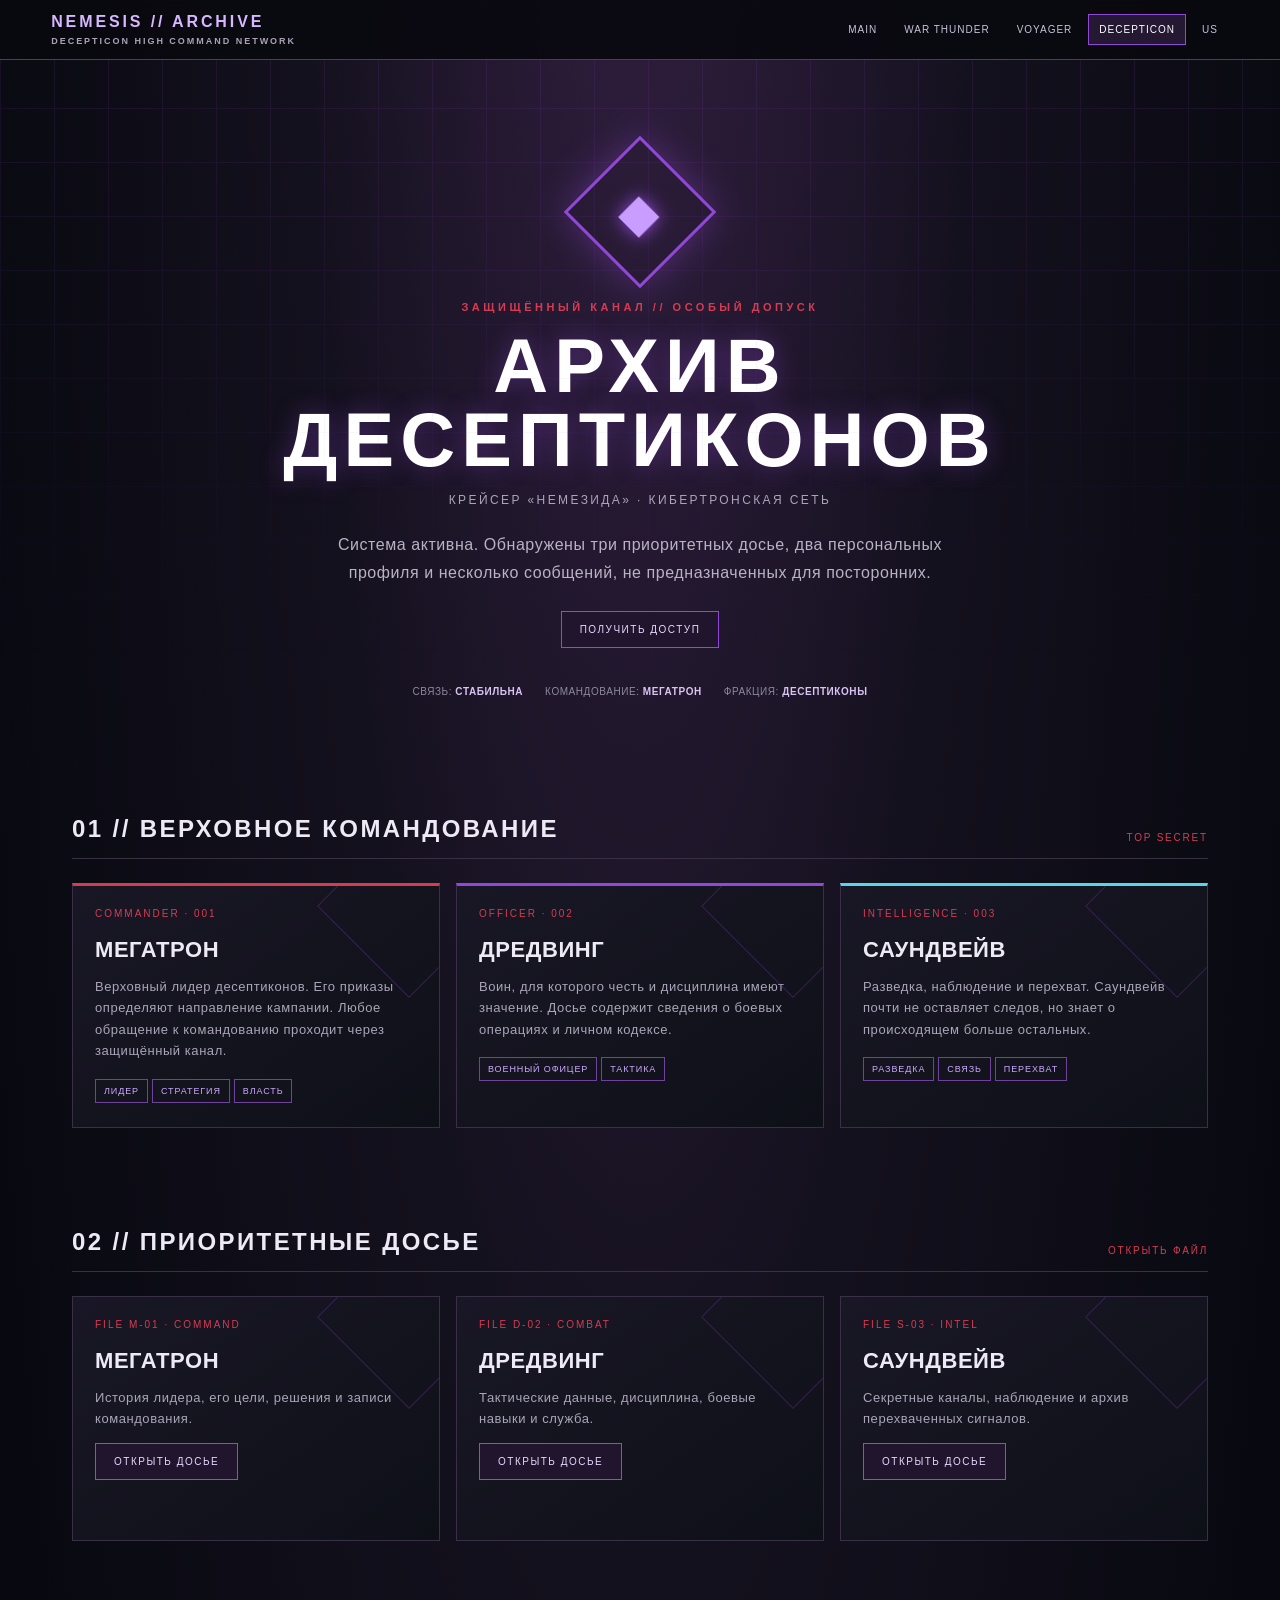
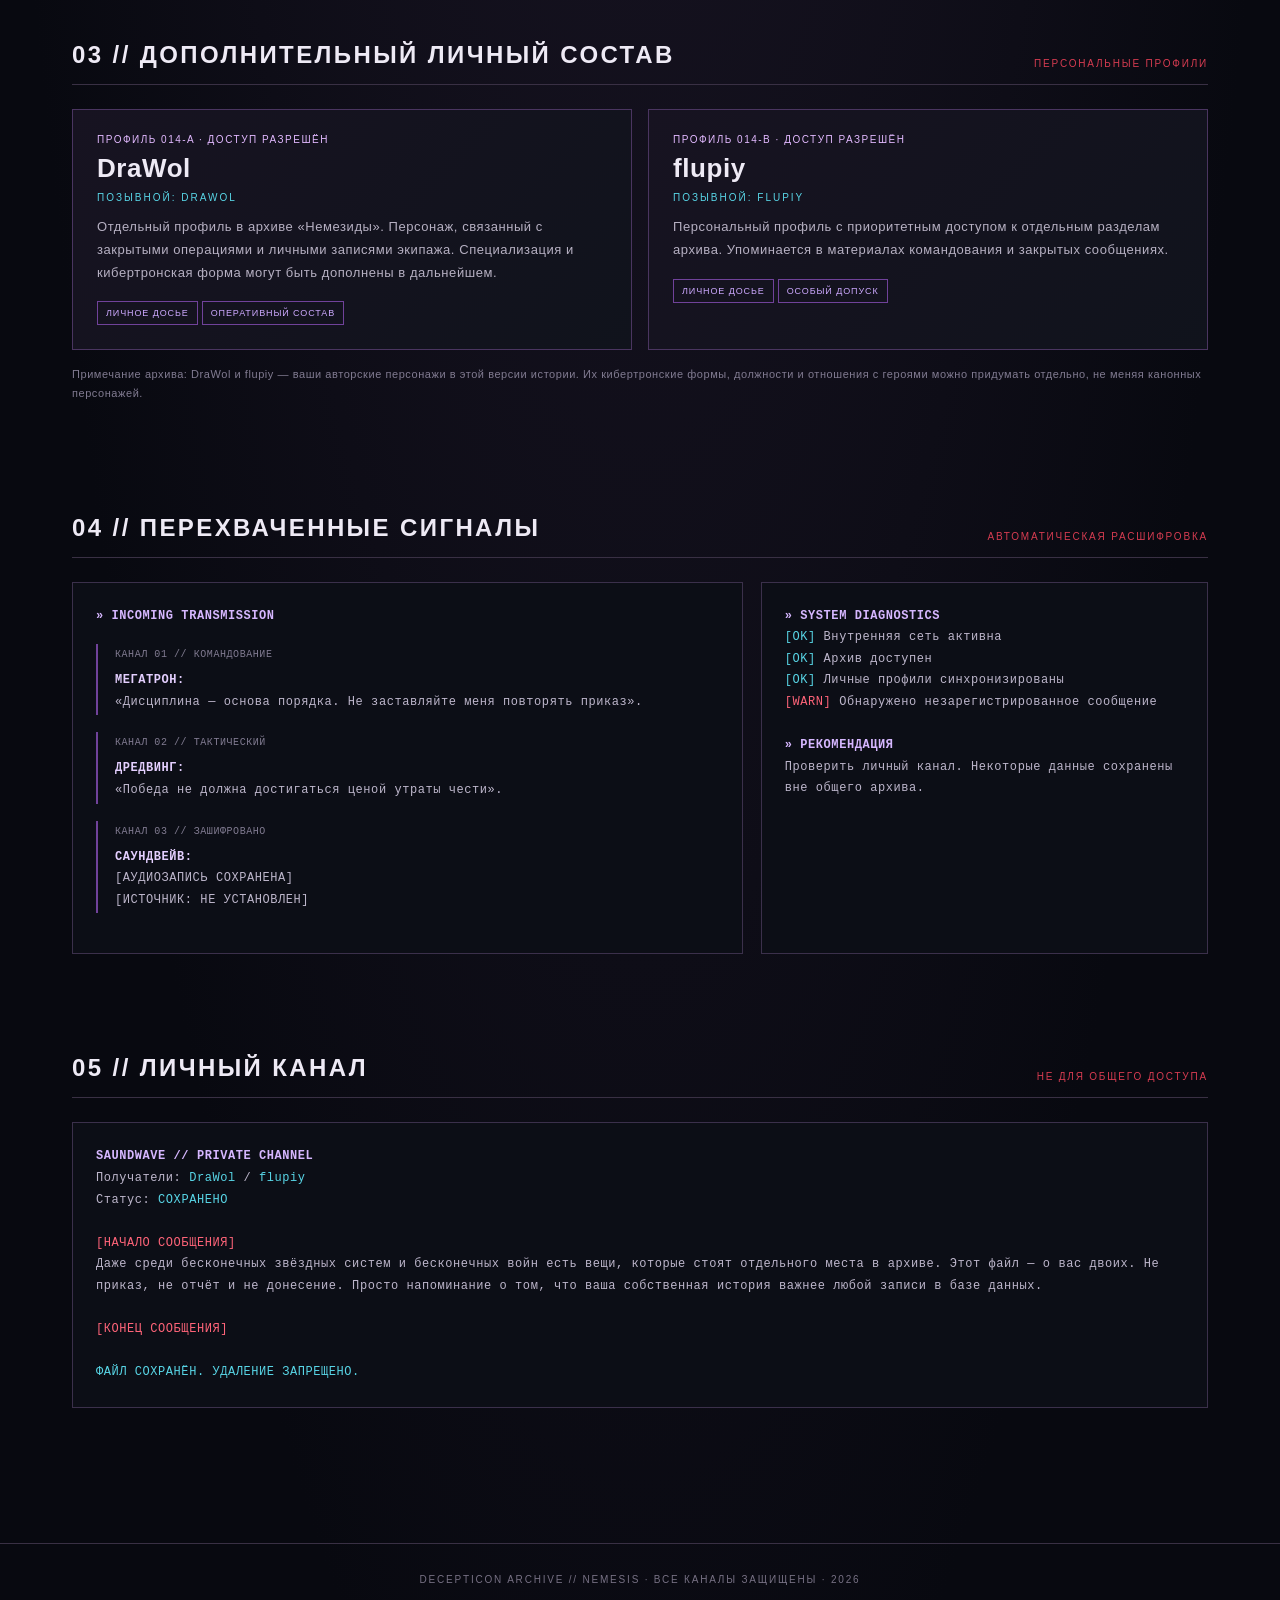
==== decepticons.html @ bf1bdb2f "Add files via upload" ====
<!DOCTYPE html>
<html lang="ru">
<head>
  <meta charset="UTF-8">
  <meta name="viewport" content="width=device-width, initial-scale=1.0">
  <meta name="theme-color" content="#080910">
  <title>Архив десептиконов — Немезида</title>
  <link rel="stylesheet" href="css/style.css">
</head>
<body class="page-decepticon">

  <header>
    <div class="brand">
      NEMESIS // ARCHIVE
      <small>DECEPTICON HIGH COMMAND NETWORK</small>
    </div>
    <nav>
      <a href="index.html">MAIN</a>
      <a href="war-thunder.html">WAR THUNDER</a>
      <a href="voyager.html">VOYAGER</a>
      <a href="decepticon_archive.html" class="active">DECEPTICON</a>
      <a href="us.html">US</a>
    </nav>
  </header>

  <main>
    <section class="hero" id="top">
      <div class="hero-content">
        <div class="sig"><span>◆</span></div>
        <div class="kicker">ЗАЩИЩЁННЫЙ КАНАЛ // ОСОБЫЙ ДОПУСК</div>
        <h1>АРХИВ<br>ДЕСЕПТИКОНОВ</h1>
        <div class="subtitle">КРЕЙСЕР «НЕМЕЗИДА» · КИБЕРТРОНСКАЯ СЕТЬ</div>
        <p>Система активна. Обнаружены три приоритетных досье, два персональных профиля и несколько сообщений, не предназначенных для посторонних.</p>
        <a class="btn" href="#command">ПОЛУЧИТЬ ДОСТУП</a>
        <div class="statusline">
          <span>СВЯЗЬ: <b>СТАБИЛЬНА</b></span>
          <span>КОМАНДОВАНИЕ: <b>МЕГАТРОН</b></span>
          <span>ФРАКЦИЯ: <b>ДЕСЕПТИКОНЫ</b></span>
        </div>
      </div>
    </section>

    <section id="command">
      <div class="sectionhead">
        <h2>01 // ВЕРХОВНОЕ КОМАНДОВАНИЕ</h2>
        <span>TOP SECRET</span>
      </div>
      <div class="grid">
        <article class="card red">
          <div class="num">COMMANDER · 001</div>
          <h3>МЕГАТРОН</h3>
          <p>Верховный лидер десептиконов. Его приказы определяют направление кампании. Любое обращение к командованию проходит через защищённый канал.</p>
          <span class="tag">ЛИДЕР</span><span class="tag">СТРАТЕГИЯ</span><span class="tag">ВЛАСТЬ</span>
        </article>
        <article class="card purple">
          <div class="num">OFFICER · 002</div>
          <h3>ДРЕДВИНГ</h3>
          <p>Воин, для которого честь и дисциплина имеют значение. Досье содержит сведения о боевых операциях и личном кодексе.</p>
          <span class="tag">ВОЕННЫЙ ОФИЦЕР</span><span class="tag">ТАКТИКА</span>
        </article>
        <article class="card blue">
          <div class="num">INTELLIGENCE · 003</div>
          <h3>САУНДВЕЙВ</h3>
          <p>Разведка, наблюдение и перехват. Саундвейв почти не оставляет следов, но знает о происходящем больше остальных.</p>
          <span class="tag">РАЗВЕДКА</span><span class="tag">СВЯЗЬ</span><span class="tag">ПЕРЕХВАТ</span>
        </article>
      </div>
    </section>

    <section id="dossiers">
      <div class="sectionhead">
        <h2>02 // ПРИОРИТЕТНЫЕ ДОСЬЕ</h2>
        <span>ОТКРЫТЬ ФАЙЛ</span>
      </div>
      <div class="grid">
        <article class="card">
          <div class="num">FILE M-01 · COMMAND</div>
          <h3>МЕГАТРОН</h3>
          <p>История лидера, его цели, решения и записи командования.</p>
          <button class="btn" onclick="openDecepticonModal('meg')">ОТКРЫТЬ ДОСЬЕ</button>
        </article>
        <article class="card">
          <div class="num">FILE D-02 · COMBAT</div>
          <h3>ДРЕДВИНГ</h3>
          <p>Тактические данные, дисциплина, боевые навыки и служба.</p>
          <button class="btn" onclick="openDecepticonModal('dread')">ОТКРЫТЬ ДОСЬЕ</button>
        </article>
        <article class="card">
          <div class="num">FILE S-03 · INTEL</div>
          <h3>САУНДВЕЙВ</h3>
          <p>Секретные каналы, наблюдение и архив перехваченных сигналов.</p>
          <button class="btn" onclick="openDecepticonModal('sound')">ОТКРЫТЬ ДОСЬЕ</button>
        </article>
      </div>
    </section>

    <section id="personnel">
      <div class="sectionhead">
        <h2>03 // ДОПОЛНИТЕЛЬНЫЙ ЛИЧНЫЙ СОСТАВ</h2>
        <span>ПЕРСОНАЛЬНЫЕ ПРОФИЛИ</span>
      </div>
      <div class="people">
        <article class="person">
          <div class="classification">ПРОФИЛЬ 014-A · ДОСТУП РАЗРЕШЁН</div>
          <h3>DraWol</h3>
          <div class="callsign">ПОЗЫВНОЙ: DRAWOL</div>
          <p>Отдельный профиль в архиве «Немезиды». Персонаж, связанный с закрытыми операциями и личными записями экипажа. Специализация и кибертронская форма могут быть дополнены в дальнейшем.</p>
          <span class="tag">ЛИЧНОЕ ДОСЬЕ</span><span class="tag">ОПЕРАТИВНЫЙ СОСТАВ</span>
        </article>
        <article class="person">
          <div class="classification">ПРОФИЛЬ 014-B · ДОСТУП РАЗРЕШЁН</div>
          <h3>flupiy</h3>
          <div class="callsign">ПОЗЫВНОЙ: FLUPIY</div>
          <p>Персональный профиль с приоритетным доступом к отдельным разделам архива. Упоминается в материалах командования и закрытых сообщениях.</p>
          <span class="tag">ЛИЧНОЕ ДОСЬЕ</span><span class="tag">ОСОБЫЙ ДОПУСК</span>
        </article>
      </div>
      <p class="note">Примечание архива: DraWol и flupiy — ваши авторские персонажи в этой версии истории. Их кибертронские формы, должности и отношения с героями можно придумать отдельно, не меняя канонных персонажей.</p>
    </section>

    <section id="signals">
      <div class="sectionhead">
        <h2>04 // ПЕРЕХВАЧЕННЫЕ СИГНАЛЫ</h2>
        <span>АВТОМАТИЧЕСКАЯ РАСШИФРОВКА</span>
      </div>
      <div class="two">
        <div class="terminal">
          <strong>» INCOMING TRANSMISSION</strong>
          <div class="log">
            <small>КАНАЛ 01 // КОМАНДОВАНИЕ</small>
            <b>МЕГАТРОН:</b><br>«Дисциплина — основа порядка. Не заставляйте меня повторять приказ».
          </div>
          <div class="log">
            <small>КАНАЛ 02 // ТАКТИЧЕСКИЙ</small>
            <b>ДРЕДВИНГ:</b><br>«Победа не должна достигаться ценой утраты чести».
          </div>
          <div class="log">
            <small>КАНАЛ 03 // ЗАШИФРОВАНО</small>
            <b class="bluetxt">САУНДВЕЙВ:</b><br>[АУДИОЗАПИСЬ СОХРАНЕНА]<br>[ИСТОЧНИК: НЕ УСТАНОВЛЕН]
          </div>
        </div>
        <div class="terminal">
          <strong>» SYSTEM DIAGNOSTICS</strong><br>
          <span class="bluetxt">[OK]</span> Внутренняя сеть активна<br>
          <span class="bluetxt">[OK]</span> Архив доступен<br>
          <span class="bluetxt">[OK]</span> Личные профили синхронизированы<br>
          <span class="redtxt">[WARN]</span> Обнаружено незарегистрированное сообщение<br><br>
          <strong>» РЕКОМЕНДАЦИЯ</strong><br>
          Проверить личный канал. Некоторые данные сохранены вне общего архива.
        </div>
      </div>
    </section>

    <section id="message">
      <div class="sectionhead">
        <h2>05 // ЛИЧНЫЙ КАНАЛ</h2>
        <span>НЕ ДЛЯ ОБЩЕГО ДОСТУПА</span>
      </div>
      <div class="terminal">
        <strong>SAUNDWAVE // PRIVATE CHANNEL</strong><br>
        Получатели: <span class="bluetxt">DraWol</span> / <span class="bluetxt">flupiy</span><br>
        Статус: <span class="bluetxt">СОХРАНЕНО</span><br><br>
        <span class="redtxt">[НАЧАЛО СООБЩЕНИЯ]</span><br>
        Даже среди бесконечных звёздных систем и бесконечных войн есть вещи, которые стоят отдельного места в архиве. Этот файл — о вас двоих. Не приказ, не отчёт и не донесение. Просто напоминание о том, что ваша собственная история важнее любой записи в базе данных.<br><br>
        <span class="redtxt">[КОНЕЦ СООБЩЕНИЯ]</span><br><br>
        <span class="bluetxt">ФАЙЛ СОХРАНЁН. УДАЛЕНИЕ ЗАПРЕЩЕНО.</span>
      </div>
    </section>
  </main>

  <footer>DECEPTICON ARCHIVE // NEMESIS · ВСЕ КАНАЛЫ ЗАЩИЩЕНЫ · 2026</footer>

  <!-- Модальное окно -->
  <div class="modal" id="decepticonModal" onclick="if(event.target===this)closeDecepticonModal()">
    <div class="modalbox">
      <button class="close" onclick="closeDecepticonModal()">×</button>
      <div id="decepticonModalContent"></div>
    </div>
  </div>

  <script src="js/main.js"></script>
</body>
</html>
---- css/style.css ----
/* ==========================================================================
PROJECT: OUR UNIVERSE — SHARED STYLESHEET
========================================================================== */
*, *::before, *::after {
box-sizing: border-box;
}

html {
scroll-behavior: smooth;
}

@media (prefers-reduced-motion: reduce) {
*, *::before, *::after {
animation-duration: 0.01ms !important;
animation-iteration-count: 1 !important;
scroll-behavior: auto !important;
transition-duration: 0.01ms !important;
}
}

/* ==========================================================================
PAGE 1: MAIN (index.html)
========================================================================== */
body.page-main {
--bg: #050805;
--card: rgba(5, 12, 3, 0.84);
--text: #cfe89e;
--name: #d4e85c;
--title: #b8e62e;
--accent: #eaff00;
--glow: rgba(204, 255, 0, 0.48);
--line: rgba(204, 255, 0, 0.52);
--muted: #82965c;
margin: 0;
padding: 0;
min-height: 100vh;
background: var(--bg);
color: var(--text);
font-family: Arial, "Segoe UI", sans-serif;
overflow-x: hidden;
}

body.page-main * {
margin: 0;
padding: 0;
}

body.page-main::before {
content: "";
position: fixed;
inset: 0;
z-index: -3;
pointer-events: none;
background: radial-gradient(circle at 15% 20%, rgba(120, 180, 0, 0.10), transparent 34%),
radial-gradient(circle at 85% 75%, rgba(180, 180, 0, 0.09), transparent 38%),
radial-gradient(circle at 50% 50%, rgba(50, 100, 0, 0.06), transparent 55%);
animation: mainBgPulse 9s ease-in-out infinite alternate;
}

@keyframes mainBgPulse {
to { transform: scale(1.04); opacity: 0.7; }
}

body.page-main #particles {
position: fixed;
inset: 0;
pointer-events: none;
z-index: -1;
overflow: hidden;
}

body.page-main .particle {
position: absolute;
border-radius: 50%;
background: var(--accent);
filter: blur(2px);
opacity: 0.25;
box-shadow: 0 0 12px var(--accent);
animation: mainFloat var(--duration) ease-in-out infinite;
}

@keyframes mainFloat {
0%, 100% { transform: translateY(0) scale(0.8); opacity: 0.12; }
50% { transform: translateY(-32px) scale(1.25); opacity: 0.5; }
}

body.page-main header {
width: min(1180px, calc(100% - 40px));
margin: 22px auto 0;
padding: 13px 18px;
display: flex;
align-items: center;
justify-content: space-between;
gap: 20px;
border: 1px solid var(--line);
border-radius: 18px;
background: rgba(5, 12, 3, 0.72);
backdrop-filter: blur(14px);
box-shadow: 0 0 18px rgba(204, 255, 0, 0.12);
position: relative;
z-index: 5;
}

body.page-main .brand {
display: flex;
align-items: center;
gap: 11px;
min-width: 220px;
text-decoration: none;
}

body.page-main .brand-mark {
width: 34px;
height: 34px;
border: 1px solid var(--accent);
border-radius: 10px;
display: grid;
place-items: center;
color: var(--accent);
font-size: 18px;
text-shadow: 0 0 10px var(--accent);
box-shadow: inset 0 0 12px var(--glow), 0 0 12px var(--glow);
}

body.page-main .brand-name {
font-weight: 800;
letter-spacing: 2px;
font-size: 0.82rem;
color: var(--name);
}

body.page-main .brand-sub {
font-size: 0.58rem;
letter-spacing: 2px;
color: var(--muted);
margin-top: 4px;
}

body.page-main nav {
display: flex;
align-items: center;
gap: 7px;
flex-wrap: wrap;
justify-content: flex-end;
}

body.page-main nav a {
color: #9eaf7a;
text-decoration: none;
font-size: 0.7rem;
font-weight: 800;
letter-spacing: 1.3px;
padding: 10px 12px;
border-radius: 10px;
transition: 0.25s;
}

body.page-main nav a:hover,
body.page-main nav a.active {
color: var(--accent);
background: rgba(204, 255, 0, 0.08);
text-shadow: 0 0 12px var(--glow);
}

body.page-main nav a.active {
border: 1px solid rgba(204, 255, 0, 0.3);
}

body.page-main main {
width: min(1100px, calc(100% - 40px));
margin: 0 auto;
}

body.page-main .hero {
min-height: 650px;
display: grid;
grid-template-columns: 1.05fr 0.95fr;
align-items: center;
gap: 25px;
padding: 55px 0 35px;
}

body.page-main .eyebrow {
font-size: 0.72rem;
letter-spacing: 3px;
color: var(--accent);
font-weight: 800;
margin-bottom: 22px;
}

body.page-main .eyebrow:before {
content: "";
display: inline-block;
width: 28px;
height: 1px;
background: var(--accent);
vertical-align: middle;
margin-right: 12px;
box-shadow: 0 0 8px var(--accent);
}

body.page-main h1 {
font-size: clamp(2.8rem, 6.5vw, 5.7rem);
line-height: 0.98;
letter-spacing: -2px;
text-transform: uppercase;
color: var(--title);
text-shadow: 0 0 10px var(--glow), 0 0 30px rgba(204, 255, 0, 0.32);
max-width: 690px;
}

body.page-main h1 span {
display: block;
color: #eaff00;
}

body.page-main .hero-copy {
font-size: 1.05rem;
line-height: 1.8;
color: var(--text);
max-width: 560px;
margin: 25px 0 28px;
}

body.page-main .hero-copy strong {
color: var(--name);
}

body.page-main .actions {
display: flex;
align-items: center;
gap: 13px;
flex-wrap: wrap;
}

body.page-main .btn {
border: 1px solid var(--accent);
border-radius: 999px;
padding: 14px 21px;
color: var(--accent);
background: rgba(204, 255, 0, 0.06);
text-decoration: none;
font-weight: 800;
letter-spacing: 1.2px;
font-size: 0.76rem;
cursor: pointer;
transition: 0.25s;
box-shadow: 0 0 15px rgba(204, 255, 0, 0.12), inset 0 0 10px rgba(204, 255, 0, 0.05);
}

body.page-main .btn:hover {
background: var(--accent);
color: #071000;
box-shadow: 0 0 24px var(--glow);
transform: translateY(-2px);
}

body.page-main .btn.secondary {
border-color: rgba(207, 232, 158, 0.3);
color: var(--text);
background: transparent;
box-shadow: none;
}

body.page-main .btn.secondary:hover {
border-color: var(--accent);
color: var(--accent);
background: rgba(204, 255, 0, 0.06);
}

body.page-main .visual {
height: 430px;
display: grid;
place-items: center;
position: relative;
}

body.page-main .orbit {
position: absolute;
width: min(390px, 90%);
aspect-ratio: 1;
border: 1px solid rgba(204, 255, 0, 0.23);
border-radius: 50%;
transform: rotate(-22deg);
}

body.page-main .orbit:before,
body.page-main .orbit:after {
content: "";
position: absolute;
inset: 24px;
border: 1px dashed rgba(204, 255, 0, 0.22);
border-radius: 50%;
}

body.page-main .orbit:after {
inset: 52px;
border-style: solid;
opacity: 0.45;
}

body.page-main .planet {
width: 210px;
aspect-ratio: 1;
border-radius: 50%;
position: relative;
overflow: hidden;
background: radial-gradient(circle at 32% 28%, #efff91 0, #b6d928 12%, #557d0d 36%, #142407 67%, #050805 78%);
box-shadow: 0 0 35px rgba(204, 255, 0, 0.38), 0 0 90px rgba(170, 255, 0, 0.2), inset -25px -20px 45px #020400;
animation: mainPlanetFloat 5s ease-in-out infinite;
cursor: pointer;
transition: filter 0.25s;
}

body.page-main .planet:focus-visible {
outline: 2px solid var(--accent);
outline-offset: 9px;
}

body.page-main .planet.pulse {
animation: mainPlanetPulse 0.8s ease-out;
}

@keyframes mainPlanetPulse {
0% { transform: scale(1); }
35% { transform: scale(1.18); filter: brightness(1.8); }
100% { transform: scale(1); }
}

body.page-main .planet:before {
content: "";
position: absolute;
inset: 12% -15%;
border: 13px solid rgba(234, 255, 0, 0.32);
border-left-color: transparent;
border-right-color: rgba(234, 255, 0, 0.12);
border-radius: 50%;
transform: rotate(-25deg);
filter: blur(1px);
}

body.page-main .planet:after {
content: "";
position: absolute;
inset: 0;
background: linear-gradient(115deg, transparent 25%, rgba(255, 255, 180, 0.17) 42%, transparent 57%);
}

@keyframes mainPlanetFloat {
0%, 100% { transform: translateY(0) rotate(-5deg); }
50% { transform: translateY(-13px) rotate(4deg); }
}

body.page-main .orbit-dot {
position: absolute;
width: 11px;
height: 11px;
border-radius: 50%;
background: var(--accent);
box-shadow: 0 0 15px var(--accent);
top: 17%;
left: 19%;
}

body.page-main .satellite {
position: absolute;
width: 9px;
height: 9px;
border-radius: 50%;
background: #efff91;
box-shadow: 0 0 13px #eaff00;
opacity: 0;
}

body.page-main .satellite.one {
animation: mainSatOne 8s linear infinite;
}

body.page-main .satellite.two {
width: 5px;
height: 5px;
animation: mainSatTwo 11s linear infinite;
}

@keyframes mainSatOne {
0% { opacity: 0.8; transform: rotate(0deg) translateX(175px) rotate(0deg); }
100% { opacity: 0.8; transform: rotate(360deg) translateX(175px) rotate(-360deg); }
}

@keyframes mainSatTwo {
0% { opacity: 0.6; transform: rotate(180deg) translateX(145px) rotate(-180deg); }
100% { opacity: 0.6; transform: rotate(540deg) translateX(145px) rotate(-540deg); }
}

body.page-main .planet-hint {
position: absolute;
top: 18px;
left: 50%;
transform: translateX(-50%);
font-size: 0.58rem;
letter-spacing: 2px;
color: var(--muted);
white-space: nowrap;
}

body.page-main .visual-label {
position: absolute;
bottom: 18px;
right: 3%;
font-size: 0.63rem;
letter-spacing: 2px;
color: var(--muted);
text-align: right;
line-height: 1.8;
}

body.page-main .visual-label b {
display: block;
color: var(--accent);
font-size: 0.75rem;
}

body.page-main .status-panel {
display: grid;
grid-template-columns: repeat(4, 1fr);
gap: 9px;
margin: -5px 0 52px;
}

body.page-main .status-cell {
border: 1px solid rgba(204, 255, 0, 0.24);
border-radius: 13px;
padding: 13px 14px;
background: rgba(7, 15, 3, 0.72);
}

body.page-main .status-cell small {
display: block;
color: var(--muted);
font-size: 0.58rem;
letter-spacing: 1.6px;
margin-bottom: 8px;
}

body.page-main .status-cell strong {
color: var(--accent);
font-size: 0.78rem;
letter-spacing: 0.7px;
}

body.page-main .live-dot {
display: inline-block;
width: 7px;
height: 7px;
border-radius: 50%;
background: #b8e62e;
box-shadow: 0 0 9px #b8e62e;
margin-right: 7px;
animation: mainBlink 1.5s infinite;
}

@keyframes mainBlink {
50% { opacity: 0.25; }
}

body.page-main .countdown {
margin: 0 0 62px;
padding: 22px;
border: 1px solid rgba(204, 255, 0, 0.32);
border-radius: 20px;
background: linear-gradient(120deg, rgba(20, 34, 7, 0.78), rgba(5, 10, 3, 0.85));
display: flex;
align-items: center;
justify-content: space-between;
gap: 22px;
}

body.page-main .countdown-label {
font-size: 0.65rem;
letter-spacing: 2px;
color: var(--accent);
margin-bottom: 8px;
}

body.page-main .countdown-title {
font-size: 1.12rem;
color: var(--name);
font-weight: 800;
}

body.page-main .ambient-note {
font-size: 0.65rem;
color: var(--muted);
margin-top: 8px;
}

body.page-main .timer {
display: flex;
gap: 9px;
}

body.page-main .time-unit {
min-width: 65px;
text-align: center;
padding: 10px 8px;
border: 1px solid rgba(204, 255, 0, 0.24);
border-radius: 12px;
background: rgba(0, 0, 0, 0.24);
}

body.page-main .time-unit b {
display: block;
color: var(--accent);
font-size: 1.45rem;
font-variant-numeric: tabular-nums;
}

body.page-main .time-unit span {
font-size: 0.55rem;
color: var(--muted);
letter-spacing: 1px;
}

body.page-main .section-head {
display: flex;
justify-content: space-between;
align-items: end;
gap: 20px;
margin: 20px 0 22px;
}

body.page-main .section-kicker {
font-size: 0.68rem;
letter-spacing: 3px;
color: var(--accent);
font-weight: 800;
margin-bottom: 9px;
}

body.page-main h2 {
font-size: clamp(1.6rem, 3vw, 2.25rem);
color: var(--name);
text-shadow: 0 0 13px rgba(204, 255, 0, 0.2);
}

body.page-main .section-note {
color: var(--muted);
font-size: 0.8rem;
line-height: 1.6;
max-width: 330px;
}

body.page-main .portals {
display: grid;
grid-template-columns: repeat(4, 1fr);
gap: 14px;
margin-bottom: 70px;
}

body.page-main .portal {
min-height: 190px;
padding: 20px 17px;
border: 1px solid rgba(204, 255, 0, 0.35);
border-radius: 20px;
background: linear-gradient(145deg, rgba(18, 29, 8, 0.9), rgba(5, 10, 3, 0.82));
position: relative;
overflow: hidden;
text-decoration: none;
color: var(--text);
transition: 0.3s;
display: flex;
flex-direction: column;
justify-content: space-between;
}

body.page-main .portal:before {
content: "";
position: absolute;
width: 140px;
height: 140px;
border-radius: 50%;
right: -70px;
top: -70px;
background: rgba(204, 255, 0, 0.08);
filter: blur(4px);
transition: 0.3s;
}

body.page-main .portal:hover {
transform: translateY(-6px);
border-color: var(--accent);
box-shadow: 0 0 24px rgba(204, 255, 0, 0.2), inset 0 0 18px rgba(204, 255, 0, 0.06);
}

body.page-main .portal:hover:before {
transform: scale(1.6);
}

body.page-main .portal-top {
display: flex;
justify-content: space-between;
align-items: center;
position: relative;
}

body.page-main .portal-icon {
font-size: 1.55rem;
filter: drop-shadow(0 0 8px rgba(204, 255, 0, 0.45));
}

body.page-main .portal-num {
font-size: 0.65rem;
color: var(--muted);
letter-spacing: 2px;
}

body.page-main .portal h3 {
font-size: 1rem;
letter-spacing: 1px;
color: var(--name);
margin: 20px 0 7px;
}

body.page-main .portal p {
font-size: 0.76rem;
line-height: 1.5;
color: #9fb27a;
}

body.page-main .portal-link {
font-size: 0.65rem;
letter-spacing: 1.6px;
color: var(--accent);
margin-top: 18px;
font-weight: 800;
}

body.page-main .mission-log {
margin: 0 0 62px;
padding: 22px;
border: 1px solid rgba(204, 255, 0, 0.28);
border-radius: 19px;
background: rgba(5, 12, 3, 0.65);
}

body.page-main .log-row {
display: flex;
align-items: center;
gap: 13px;
padding: 13px 0;
border-bottom: 1px solid rgba(204, 255, 0, 0.12);
}

body.page-main .log-row:last-child {
border-bottom: 0;
}

body.page-main .log-icon {
width: 28px;
text-align: center;
color: var(--accent);
font-size: 1.1rem;
}

body.page-main .log-copy {
flex: 1;
}

body.page-main .log-copy b {
display: block;
font-size: 0.76rem;
color: var(--name);
letter-spacing: 0.7px;
}

body.page-main .log-copy small {
display: block;
font-size: 0.7rem;
color: var(--muted);
margin-top: 4px;
}

body.page-main .log-state {
font-size: 0.58rem;
letter-spacing: 1px;
color: var(--muted);
}

body.page-main .secret-strip {
margin: 0 0 65px;
border: 1px solid rgba(204, 255, 0, 0.3);
border-radius: 18px;
padding: 19px 22px;
display: flex;
align-items: center;
justify-content: space-between;
gap: 20px;
background: rgba(5, 12, 3, 0.65);
}

body.page-main .secret-strip small {
display: block;
color: var(--muted);
letter-spacing: 2px;
font-size: 0.62rem;
margin-bottom: 7px;
}

body.page-main .secret-strip strong {
color: var(--name);
font-size: 0.95rem;
letter-spacing: 0.5px;
}

body.page-main .toolbar {
display: flex;
align-items: center;
gap: 8px;
}

body.page-main .toolbar .btn {
padding: 10px 13px;
font-size: 0.62rem;
}

body.page-main footer {
border-top: 1px solid rgba(204, 255, 0, 0.2);
padding: 23px 0 30px;
display: flex;
justify-content: space-between;
gap: 15px;
color: #71834e;
font-size: 0.65rem;
letter-spacing: 1.5px;
}

body.page-main footer span:last-child {
color: var(--accent);
}

body.page-main .secret-star {
position: fixed;
right: 22px;
bottom: 22px;
width: 43px;
height: 43px;
border-radius: 50%;
z-index: 10;
border: 1px solid var(--accent);
background: rgba(5, 12, 3, 0.88);
color: var(--accent);
font-size: 1.1rem;
box-shadow: 0 0 17px rgba(204, 255, 0, 0.25);
cursor: pointer;
animation: mainStarGlow 3s ease-in-out infinite;
}

@keyframes mainStarGlow {
50% { box-shadow: 0 0 27px rgba(204, 255, 0, 0.65); transform: rotate(18deg); }
}

body.page-main.ambient .particle {
opacity: 0.65;
filter: blur(1px);
animation-duration: 4s !important;
}

body.page-main.ambient .planet {
filter: brightness(1.22) drop-shadow(0 0 25px rgba(204, 255, 0, 0.6));
}

body.page-main.ambient .orbit {
border-color: rgba(234, 255, 0, 0.48);
}

body.page-main .modal-backdrop {
position: fixed;
inset: 0;
background: rgba(0, 0, 0, 0.76);
backdrop-filter: blur(9px);
display: none;
place-items: center;
padding: 20px;
z-index: 20;
}

body.page-main .modal-backdrop.open {
display: grid;
animation: mainFade 0.25s;
}

@keyframes mainFade {
from { opacity: 0; }
to { opacity: 1; }
}

body.page-main .modal {
width: min(490px, 100%);
padding: 34px 28px;
border: 1px solid var(--accent);
border-radius: 24px;
background: rgba(5, 12, 3, 0.96);
text-align: center;
box-shadow: 0 0 25px var(--glow), inset 0 0 22px rgba(204, 255, 0, 0.08);
}

body.page-main .modal .stamp {
font-size: 0.65rem;
letter-spacing: 3px;
color: var(--accent);
margin-bottom: 18px;
}

body.page-main .modal h2 {
font-size: 1.7rem;
margin-bottom: 15px;
}

body.page-main .modal p {
line-height: 1.8;
color: var(--text);
margin-bottom: 23px;
}

body.page-main .close {
background: none;
border: 0;
color: var(--muted);
font-size: 1.4rem;
cursor: pointer;
float: right;
}

@media (max-width: 850px) {
body.page-main header { align-items: flex-start; flex-direction: column; }
body.page-main nav { justify-content: flex-start; }
body.page-main .hero { grid-template-columns: 1fr; min-height: auto; padding: 75px 0 25px; }
body.page-main .visual { height: 330px; grid-row: 1; }
body.page-main .planet { width: 165px; }
body.page-main .portals { grid-template-columns: repeat(2, 1fr); }
body.page-main .status-panel { grid-template-columns: repeat(2, 1fr); }
body.page-main .countdown { align-items: flex-start; flex-direction: column; }
}

@media (max-width: 520px) {
body.page-main header, body.page-main main { width: calc(100% - 26px); }
body.page-main header { margin-top: 13px; padding: 13px; }
body.page-main nav { gap: 2px; }
body.page-main nav a { font-size: 0.59rem; padding: 9px 8px; }
body.page-main .hero { padding-top: 45px; }
body.page-main .visual { height: 270px; }
body.page-main .planet { width: 140px; }
body.page-main h1 { font-size: clamp(2.55rem, 13vw, 4rem); }
body.page-main .hero-copy { font-size: 0.94rem; }
body.page-main .section-head { align-items: flex-start; flex-direction: column; }
body.page-main .portals { gap: 10px; }
body.page-main .portal { padding: 15px; min-height: 175px; }
body.page-main .portal h3 { font-size: 0.88rem; }
body.page-main .portal p { font-size: 0.7rem; }
body.page-main .secret-strip { align-items: flex-start; flex-direction: column; }
body.page-main footer { flex-direction: column; }
body.page-main .status-panel { gap: 7px; }
body.page-main .status-cell { padding: 11px; }
body.page-main .timer { width: 100%; gap: 5px; }
body.page-main .time-unit { min-width: 0; flex: 1; padding: 9px 3px; }
body.page-main .time-unit b { font-size: 1.15rem; }
body.page-main .countdown { padding: 17px; }
body.page-main .toolbar { flex-wrap: wrap; }
body.page-main .secret-star { right: 13px; bottom: 13px; }
}

/* ==========================================================================
   FEEDBACK FORM (index.html)
   ========================================================================== */
body.page-main .feedback-section {
  /* Форма занимает 100% ширины main (у которого уже есть отступы) */
  width: 100%;
  margin: 0 0 62px; /* Такой же отступ снизу, как у mission-log */
  padding: 25px 22px; /* Отступы как у остальных блоков */
  border: 1px solid rgba(204, 255, 0, 0.3);
  border-radius: 20px; /* Скругление как у countdown */
  background: linear-gradient(145deg, rgba(10, 20, 5, 0.9), rgba(5, 10, 3, 0.95));
  position: relative;
  overflow: hidden;
  box-sizing: border-box;
}

body.page-main .feedback-section::before {
  content: "";
  position: absolute;
  top: -50%;
  right: -20%;
  width: 400px;
  height: 400px;
  background: radial-gradient(circle, rgba(204, 255, 0, 0.08), transparent 70%);
  pointer-events: none;
}

/* Сетка для формы (в 2 колонки на широких экранах) */
body.page-main .feedback-form {
  display: grid;
  grid-template-columns: 1fr 1fr;
  gap: 20px;
  margin-top: 20px;
  position: relative;
  z-index: 1;
}

/* Текстовые поля (textarea) и поле имени занимают всю ширину */
body.page-main .form-group.full-width {
  grid-column: 1 / -1;
}

body.page-main .form-group {
  display: flex;
  flex-direction: column;
  gap: 8px;
}

body.page-main .form-group label {
  font-size: 0.75rem;
  font-weight: 700;
  letter-spacing: 1px;
  color: var(--name);
  text-transform: uppercase;
}

body.page-main .form-group label .muted {
  color: var(--muted);
  font-weight: 400;
  font-size: 0.65rem;
  letter-spacing: 0.5px;
}

body.page-main .form-group input,
body.page-main .form-group textarea {
  width: 100%;
  padding: 12px 14px;
  background: rgba(0, 0, 0, 0.4);
  border: 1px solid rgba(204, 255, 0, 0.25);
  border-radius: 10px;
  color: var(--text);
  font-family: inherit;
  font-size: 0.9rem;
  line-height: 1.5;
  outline: none;
  transition: 0.25s;
  resize: vertical;
  box-sizing: border-box;
}

body.page-main .form-group input {
  min-height: 45px;
}

body.page-main .form-group textarea {
  min-height: 70px;
  max-height: 150px;
}

body.page-main .form-group input::placeholder,
body.page-main .form-group textarea::placeholder {
  color: rgba(130, 150, 92, 0.6);
}

body.page-main .form-group input:focus,
body.page-main .form-group textarea:focus {
  border-color: var(--accent);
  background: rgba(0, 0, 0, 0.6);
  box-shadow: 0 0 15px rgba(204, 255, 0, 0.15);
}

/* Кнопка отправки */
body.page-main .feedback-submit {
  grid-column: 1 / -1;
  justify-self: start;
  margin-top: 10px;
  padding: 14px 24px;
  font-size: 0.75rem;
  letter-spacing: 1.5px;
  cursor: pointer;
  background: rgba(204, 255, 0, 0.08);
  transition: 0.25s;
  border: 1px solid var(--accent);
  border-radius: 999px;
  color: var(--accent);
  font-weight: 800;
}

body.page-main .feedback-submit:hover {
  background: var(--accent);
  color: #071000;
  box-shadow: 0 0 25px var(--glow);
  transform: translateY(-2px);
}

body.page-main .feedback-submit:disabled {
  opacity: 0.6;
  cursor: not-allowed;
  transform: none;
}

/* Статус */
body.page-main .feedback-status {
  grid-column: 1 / -1;
  font-size: 0.85rem;
  font-weight: 700;
  letter-spacing: 1px;
  min-height: 24px;
  transition: 0.3s;
}

body.page-main .feedback-status.success {
  color: var(--accent);
  text-shadow: 0 0 10px var(--glow);
}

body.page-main .feedback-status.error {
  color: #ff6b6b;
}

/* Адаптив для мобильных (в одну колонку) */
@media (max-width: 850px) {
  body.page-main .feedback-form {
    grid-template-columns: 1fr;
  }
}

@media (max-width: 520px) {
  body.page-main .feedback-section {
    padding: 20px;
  }
  body.page-main .feedback-submit {
    width: 100%;
    justify-self: stretch;
  }
}

/* Подсветка обязательных полей */
body.page-main .form-group input:required:invalid,
body.page-main .form-group textarea:required:invalid {
  border-color: rgba(204, 255, 0, 0.25);
}

body.page-main .form-group input:required:valid,
body.page-main .form-group textarea:required:valid {
  border-color: rgba(204, 255, 0, 0.5);
}

/* Подсветка при ошибке браузера */
body.page-main .form-group input:invalid:not(:placeholder-shown),
body.page-main .form-group textarea:invalid:not(:placeholder-shown) {
  border-color: #ff6b6b;
  box-shadow: 0 0 10px rgba(255, 107, 107, 0.2);
}

/* ==========================================================================
PAGE 2: OPERATION SEVER — WAR THUNDER (war-thunder.html)
========================================================================== */
body.page-wt {
--bg: #10191e;
--p: #1b292f;
--p2: #26363d;
--line: #52636a;
--txt: #dce7e4;
--muted: #9aadb0;
--gold: #d5b84b;
--green: #91b9a4;
--red: #bd6258;
margin: 0;
background: radial-gradient(ellipse at 50% -15%, #31434a, #17242a 48%, #0c1418);
color: var(--txt);
font: 14px Arial, sans-serif;
}

body.page-wt:before {
content: "";
position: fixed;
inset: 0;
pointer-events: none;
opacity: 0.12;
background-image: linear-gradient(#bedcdc14 1px, transparent 1px),
linear-gradient(90deg, #bedcdc14 1px, transparent 1px);
background-size: 44px 44px;
}

body.page-wt header {
position: sticky;
top: 0;
z-index: 10;
background: #0b1216ed;
border-bottom: 1px solid var(--line);
backdrop-filter: blur(10px);
}

body.page-wt .top {
max-width: 1300px;
margin: auto;
padding: 12px 22px;
display: flex;
justify-content: space-between;
align-items: center;
gap: 16px;
}

body.page-wt .brand {
font: bold 13px monospace;
letter-spacing: 3px;
color: var(--gold);
}

body.page-wt .brand small {
display: block;
color: var(--muted);
font-size: 9px;
margin-top: 5px;
}

body.page-wt nav {
display: flex;
flex-wrap: wrap;
gap: 4px;
}

body.page-wt nav a {
color: #b7c6c6;
text-decoration: none;
padding: 9px;
font: 10px monospace;
letter-spacing: 1px;
border: 1px solid transparent;
}

body.page-wt nav a:hover,
body.page-wt nav a.active {
color: var(--gold);
border-color: #827642;
}

body.page-wt main {
max-width: 1200px;
margin: auto;
padding: 28px 22px 70px;
}

body.page-wt .hero {
min-height: 390px;
padding: clamp(25px, 5vw, 55px);
display: grid;
grid-template-columns: 1.15fr 0.85fr;
gap: 20px;
align-items: center;
background: linear-gradient(120deg, #1b2a30ee, #111c21ee);
border: 1px solid var(--line);
position: relative;
overflow: hidden;
}

body.page-wt .kicker {
font: 10px monospace;
letter-spacing: 2px;
color: var(--gold);
}

body.page-wt h1 {
font: bold clamp(36px, 6vw, 68px) monospace;
line-height: 1;
margin: 17px 0;
letter-spacing: -3px;
}

body.page-wt h1 span {
color: var(--gold);
}

body.page-wt .lead {
max-width: 610px;
color: #bac9c8;
line-height: 1.8;
}

body.page-wt .status {
display: flex;
flex-wrap: wrap;
gap: 16px;
margin-top: 25px;
font: 10px monospace;
color: #bdcbca;
}

body.page-wt .status b {
color: var(--green);
font-weight: 400;
}

body.page-wt .dot {
display: inline-block;
width: 7px;
height: 7px;
border-radius: 50%;
background: var(--green);
margin-right: 7px;
box-shadow: 0 0 10px var(--green);
animation: wtBlink 2s infinite;
}

@keyframes wtBlink {
50% { opacity: 0.3; }
}

body.page-wt .radar {
width: min(270px, 60vw);
aspect-ratio: 1;
border: 1px solid #82949888;
border-radius: 50%;
margin: auto;
position: relative;
background: repeating-radial-gradient(circle, transparent 0 32px, #82949833 33px 34px),
linear-gradient(90deg, transparent 49.7%, #82949833 50%, transparent 50.3%),
linear-gradient(0deg, transparent 49.7%, #82949833 50%, transparent 50.3%);
overflow: hidden;
}

body.page-wt .radar:before {
content: "";
position: absolute;
inset: 0;
border-radius: 50%;
background: conic-gradient(transparent 0 290deg, #d5b84b66 350deg, transparent);
animation: wtSpin 7s linear infinite;
}

body.page-wt .radar:after {
content: "";
position: absolute;
left: 65%;
top: 32%;
width: 8px;
height: 8px;
border-radius: 50%;
background: #f0d978;
box-shadow: 0 0 15px 5px #d5b84b99;
}

@keyframes wtSpin {
to { transform: rotate(360deg); }
}

body.page-wt .section {
margin-top: 60px;
scroll-margin-top: 85px;
}

body.page-wt .head {
display: flex;
justify-content: space-between;
align-items: end;
gap: 15px;
border-bottom: 1px solid var(--line);
padding-bottom: 13px;
margin-bottom: 17px;
}

body.page-wt .head h2 {
font: bold clamp(19px, 3vw, 27px) monospace;
margin: 0;
}

body.page-wt .head p {
font: 9px monospace;
color: var(--muted);
letter-spacing: 1px;
margin: 0;
}

body.page-wt .panel {
background: linear-gradient(145deg, #24343b, #17242a);
border: 1px solid var(--line);
box-shadow: 0 12px 35px #0003;
}

body.page-wt .map-layout {
display: grid;
grid-template-columns: 1fr 270px;
gap: 13px;
}

body.page-wt .map {
min-height: 450px;
position: relative;
overflow: hidden;
background-color: #293a3b;
background-image: radial-gradient(ellipse at 20% 25%, #71857455 0 8%, transparent 9%),
radial-gradient(ellipse at 70% 65%, #75857644 0 12%, transparent 13%),
repeating-radial-gradient(ellipse at 25% 30%, transparent 0 22px, #c4d1c522 23px 24px, transparent 25px 43px);
}

body.page-wt .map:before {
content: "";
position: absolute;
inset: 0;
background: repeating-linear-gradient(0deg, transparent 0 calc(25% - 1px), #d0ddd522 25%),
repeating-linear-gradient(90deg, transparent 0 calc(16.666% - 1px), #d0ddd522 16.666%);
}

body.page-wt .river {
position: absolute;
left: -10%;
top: 47%;
width: 120%;
height: 65px;
border-block: 6px solid #8ba9ad66;
border-radius: 50%;
transform: rotate(-18deg);
}

body.page-wt .road {
position: absolute;
left: -10%;
top: 29%;
width: 120%;
height: 3px;
background: #e0d5ae99;
transform: rotate(17deg);
box-shadow: 0 0 0 3px #3e4c45;
}

body.page-wt .grid {
position: absolute;
inset: 0;
display: grid;
grid-template-columns: repeat(6, 1fr);
grid-template-rows: repeat(4, 1fr);
}

body.page-wt .sector {
z-index: 1;
border: 1px solid #d5e0d022;
background: #0d19151a;
color: #dce5de;
cursor: pointer;
font: 11px monospace;
position: relative;
}

body.page-wt .sector:hover,
body.page-wt .sector.sel {
background: #d5b84b35;
outline: 1px solid var(--gold);
color: white;
}

body.page-wt .pin {
position: absolute;
font-size: 16px;
left: 50%;
top: 58%;
transform: translate(-50%, -50%);
}

body.page-wt .stamp {
position: absolute;
z-index: 2;
bottom: 12px;
left: 14px;
font: 9px monospace;
color: #e0e9df;
text-shadow: 0 1px 4px #000;
}

body.page-wt .mapinfo {
padding: 20px;
display: flex;
flex-direction: column;
gap: 13px;
}

body.page-wt .coord {
font: 28px monospace;
color: var(--gold);
}

body.page-wt .mapinfo h3 {
font: bold 14px monospace;
color: var(--gold);
margin: 0;
}

body.page-wt .muted {
font-size: 12px;
color: var(--muted);
line-height: 1.7;
}

body.page-wt .rule {
height: 1px;
background: var(--line);
}

body.page-wt button {
cursor: pointer;
color: #f0d978;
background: #d5b84b12;
border: 1px solid #827642;
padding: 11px 13px;
font: 10px monospace;
letter-spacing: 1px;
}

body.page-wt button:hover {
background: #d5b84b2c;
box-shadow: 0 0 15px #d5b84b22;
}

body.page-wt .tabs {
display: flex;
gap: 8px;
margin-bottom: 13px;
}

body.page-wt .tabs .active {
background: #d5b84b35;
border-color: var(--gold);
}

body.page-wt .cards {
display: grid;
grid-template-columns: 1fr 1fr;
gap: 13px;
}

body.page-wt .vehicle {
padding: 21px;
}

body.page-wt .vehicle h3 {
font: bold 25px monospace;
margin: 10px 0;
}

body.page-wt .tag {
font: 9px monospace;
letter-spacing: 2px;
color: var(--gold);
}

/* Контейнер для изображения техники */
body.page-wt .art {
  height: 150px; /* Чуть увеличим высоту, чтобы фото смотрелось лучше */
  display: flex;
  align-items: center;
  justify-content: center;
  margin: 15px 0;
  background: rgba(0, 0, 0, 0.25); /* Легкий фон для контраста */
  border: 1px solid rgba(82, 99, 106, 0.3);
  border-radius: 8px;
  position: relative;
  overflow: hidden;
  padding: 10px;
  box-sizing: border-box;
}

/* Сама картинка */
body.page-wt .art img {
  max-width: 100%;
  max-height: 100%;
  width: auto;
  height: auto;
  object-fit: contain; /* Вписывает фото целиком, не обрезая */
  filter: drop-shadow(0 8px 16px rgba(0, 0, 0, 0.6)); /* Тень для объема */
  transition: transform 0.3s ease;
}

/* Легкий эффект при наведении на карточку */
body.page-wt .vehicle:hover .art img {
  transform: scale(1.05);
}

/* Если картинки нет — показываем заглушку (опционально) */
body.page-wt .art:empty::after {
  content: "НЕТ ИЗОБРАЖЕНИЯ";
  color: var(--muted);
  font: 10px monospace;
  letter-spacing: 1px;
}

body.page-wt .tank {
width: 72%;
height: 40px;
border-bottom: 9px solid #718078;
border-radius: 50%;
position: relative;
}

body.page-wt .tank:before {
content: "";
position: absolute;
left: 25%;
right: 22%;
top: -12px;
height: 18px;
background: #849286;
clip-path: polygon(8% 0, 85% 0, 100% 100%, 0 100%);
}

body.page-wt .tank:after {
content: "";
position: absolute;
left: 42%;
top: -20px;
width: 48%;
height: 4px;
background: #a9b5a5;
}

body.page-wt .jet {
width: 180px;
height: 52px;
background: #aab9b7;
clip-path: polygon(0 47%, 42% 39%, 63% 0, 72% 0, 67% 40%, 100% 47%, 100% 54%, 67% 60%, 72% 100%, 63% 100%, 42% 62%, 0 55%);
}

body.page-wt .vfoot {
display: flex;
justify-content: space-between;
gap: 8px;
align-items: center;
font: 9px monospace;
color: var(--muted);
}

body.page-wt .badge {
border: 1px solid #827642;
padding: 5px;
color: var(--gold);
}

body.page-wt .loggrid {
  display: grid;
  grid-template-columns: 1fr 1fr;
  gap: 12px;
}
body.page-wt .log {
  padding: 18px;
  display: grid;
  grid-template-columns: 40px 1fr;
  gap: 13px;
}
body.page-wt .ico {
  width: 40px;
  height: 40px;
  border: 1px solid #827642;
  color: var(--gold);
  display: grid;
  place-items: center;
  font-size: 18px;
}
body.page-wt .log h3 { font: bold 13px monospace; margin: 0 0 7px; }
body.page-wt .log p { font-size: 12px; line-height: 1.7; color: #b5c4c2; margin: 0; }
body.page-wt .log small { display: block; margin-top: 8px; color: var(--gold); font: 9px monospace; }

body.page-wt .radio { padding: 22px; background: #0c1519; font: 12px/1.9 monospace; }
body.page-wt .rhead { display: flex; justify-content: space-between; color: var(--gold); border-bottom: 1px solid var(--line); padding-bottom: 10px; }
body.page-wt .signal { color: #819394; letter-spacing: 3px; overflow: hidden; white-space: nowrap; }
body.page-wt .msg { margin: 8px 0; color: #b6c5c2; }
body.page-wt .msg strong { color: #f0d978; }
body.page-wt .msg.me strong { color: #9ec6b1; }

body.page-wt .directive { padding: 26px; position: relative; }
body.page-wt .stampsecret {
  position: absolute; right: 20px; top: 18px;
  border: 2px solid var(--red); color: var(--red);
  padding: 5px 9px; transform: rotate(8deg);
  font: bold 11px monospace;
}
body.page-wt .doc {
  display: none; margin-top: 18px; padding: 25px;
  background: #d9d4c3; color: #263137;
  border: 1px solid #a39b86; font: 12px/1.8 monospace;
  animation: wtAppear 0.5s;
}
body.page-wt .doc.show, body.page-wt .personal.show { display: block; }
@keyframes wtAppear { from { opacity: 0; transform: translateY(12px); } to { opacity: 1; transform: none; } }
body.page-wt .doc h3 { text-align: center; font-size: 16px; }
body.page-wt .sign { text-align: right; font-weight: bold; margin-top: 22px; }

body.page-wt .personal {
  display: none; margin-top: 18px; padding: clamp(22px, 5vw, 45px);
  border: 1px solid #9b8a54;
  background: linear-gradient(145deg, #26363a, #101a1e);
  animation: wtAppear 0.6s;
}
body.page-wt .personal h3 { font: bold 22px monospace; color: #f0d978; }
body.page-wt .letter { font: 17px/1.9 Georgia, serif; color: #d7e1dc; max-width: 780px; }
body.page-wt .letter .sign { font: 11px monospace; letter-spacing: 2px; color: var(--gold); text-align: left; }

body.page-wt .footer {
text-align: center;
margin-top: 65px;
color: #708184;
font: 9px monospace;
letter-spacing: 2px;
}

body.page-wt .toast {
position: fixed;
bottom: 20px;
left: 50%;
transform: translate(-50%, 100px);
opacity: 0;
z-index: 30;
background: #1c2b30;
border: 1px solid var(--gold);
color: #f0d978;
padding: 12px 18px;
font: 10px monospace;
transition: 0.3s;
}

body.page-wt .toast.show {
transform: translate(-50%, 0);
opacity: 1;
}

body.page-wt .modal {
display: none;
position: fixed;
inset: 0;
z-index: 40;
background: #05090bdc;
place-items: center;
padding: 20px;
}

body.page-wt .modal.show {
display: grid;
}

body.page-wt .modalbox {
max-width: 500px;
width: 100%;
padding: 25px;
background: #1b292f;
border: 1px solid var(--gold);
}

body.page-wt .close {
float: right;
background: none;
border: 0;
font-size: 20px;
padding: 0;
}

body.page-wt .snow {
position: fixed;
inset: 0;
overflow: hidden;
pointer-events: none;
z-index: 3;
}

body.page-wt .flake {
position: absolute;
top: -10px;
width: 3px;
height: 3px;
border-radius: 50%;
background: #e4eeee;
opacity: 0.5;
animation: wtFall linear infinite;
}

@keyframes wtFall {
to { transform: translate(30px, 110vh); }
}

@media (max-width: 820px) {
body.page-wt .hero { grid-template-columns: 1fr; }
body.page-wt .map-layout { grid-template-columns: 1fr; }
body.page-wt .mapinfo { min-height: 190px; }
}

@media (max-width: 600px) {
body.page-wt .top { align-items: flex-start; flex-direction: column; padding: 12px; }
body.page-wt nav a { font-size: 9px; padding: 6px; }
body.page-wt main { padding: 18px 12px 55px; }
body.page-wt .cards, body.page-wt .loggrid { grid-template-columns: 1fr; }
body.page-wt .map { min-height: 340px; }
body.page-wt .head { align-items: flex-start; flex-direction: column; }
body.page-wt .section { margin-top: 45px; }
}

/* ==========================================================================
   WAR THUNDER: RADIO INTERCEPT
   ========================================================================== */
body.page-wt .intercept-box {
  margin-top: 22px;
  padding: 18px;
  background: #0a1114;
  border: 1px solid #827642;
  border-radius: 4px;
  font-family: monospace;
}

body.page-wt .intercept-header {
  display: flex;
  justify-content: space-between;
  color: var(--gold);
  font-size: 10px;
  letter-spacing: 1px;
  margin-bottom: 12px;
  border-bottom: 1px dashed #52636a;
  padding-bottom: 8px;
}

body.page-wt #intercept-status {
  color: #819394;
  animation: wtBlink 2s infinite;
}

body.page-wt .intercept-message {
  min-height: 50px;
  color: #b6c5c2;
  font-size: 12px;
  line-height: 1.6;
  margin-bottom: 15px;
  padding: 10px;
  background: rgba(0, 0, 0, 0.3);
  border-left: 3px solid #52636a;
  transition: 0.3s;
}

body.page-wt .intercept-message.active {
  border-left-color: var(--gold);
  color: #f0d978;
  animation: wtAppear 0.4s;
}

body.page-wt #interceptBtn {
  width: 100%;
  padding: 10px;
  background: #d5b84b12;
  border: 1px solid #827642;
  color: #f0d978;
  font: 10px monospace;
  letter-spacing: 2px;
  cursor: pointer;
  transition: 0.2s;
}

body.page-wt #interceptBtn:hover {
  background: #d5b84b2c;
  box-shadow: 0 0 15px #d5b84b33;
}

body.page-wt #interceptBtn:disabled {
  opacity: 0.5;
  cursor: not-allowed;
}

/* ==========================================================================
   WAR THUNDER: MUSIC TOGGLE
   ========================================================================== */
body.page-wt .wt-music-btn {
  background: #0b1216;
  border: 1px solid var(--line);
  color: var(--gold);
  font: bold 10px monospace;
  letter-spacing: 1px;
  padding: 8px 12px;
  border-radius: 4px;
  cursor: pointer;
  display: flex;
  align-items: center;
  gap: 8px;
  transition: 0.2s;
}

body.page-wt .wt-music-btn:hover {
  background: #1b292f;
  border-color: var(--gold);
  box-shadow: 0 0 10px rgba(213, 184, 75, 0.2);
}

body.page-wt .wt-music-btn.playing {
  border-color: var(--gold);
  background: rgba(213, 184, 75, 0.1);
  animation: wtMusicPulse 2s infinite;
}

body.page-wt .wt-music-btn.playing .music-icon {
  color: var(--green);
}

@keyframes wtMusicPulse {
  0% { box-shadow: 0 0 5px rgba(213, 184, 75, 0.2); }
  50% { box-shadow: 0 0 15px rgba(213, 184, 75, 0.4); }
  100% { box-shadow: 0 0 5px rgba(213, 184, 75, 0.2); }
}

/* Чтобы кнопка не ломала шапку на мобильных */
@media (max-width: 600px) {
  body.page-wt .wt-music-btn {
    align-self: flex-start;
    margin-top: 10px;
  }
}

/* ==========================================================================
PAGE 3: USS VOYAGER — LCARS INTERFACE (voyager.html)
========================================================================== */
body.page-voyager {
  --black: #030405;
  --dark: #0b0e16;
  --dark2: #080a10;
  --orange: #ff982e;
  --peach: #ffcb9a;
  --purple: #c695c9;
  --blue: #83cafa;
  --yellow: #f6ca63;
  --text: #e6e8f0;
  --muted: #8290aa;
  margin: 0;
  background: var(--black);
  color: var(--text);
  font-family: Arial, Helvetica, sans-serif;
  font-size: 14px;
}

html:has(body.page-voyager) {
  scroll-padding-top: 135px;
}

body.page-voyager button {
  font-family: inherit;
}

/* --- INTRO --- */
body.page-voyager #intro {
  position: fixed;
  inset: 0;
  z-index: 100;
  display: grid;
  place-items: center;
  background: radial-gradient(ellipse at center, #1b2338, #070912 70%);
  cursor: pointer;
  transition: opacity 0.9s, visibility 0.9s;
}
body.page-voyager #intro.hidden {
  opacity: 0;
  visibility: hidden;
  pointer-events: none;
}
body.page-voyager .intro-inner { text-align: center; }
body.page-voyager .intro-title {
  color: var(--orange);
  font-size: clamp(42px, 9vw, 100px);
  letter-spacing: 0.15em;
  font-weight: 900;
  text-shadow: 0 0 35px #ff982e55;
}
body.page-voyager .enter {
  margin-top: 35px;
  font-size: 11px;
  letter-spacing: 0.3em;
  color: var(--peach);
  animation: voyBlink 1.6s infinite;
}
@keyframes voyBlink { 50% { opacity: 0.35; } }

/* --- HEADER --- */
body.page-voyager header {
  min-height: 67px;
  background: #050505;
  border-bottom: 4px solid var(--orange);
  display: flex;
  align-items: center;
  justify-content: space-between;
  padding: 0 2%;
  gap: 20px;
  position: sticky;
  top: 0;
  z-index: 25;
  flex-wrap: wrap;
}
body.page-voyager .header-left {
  display: flex;
  align-items: center;
  gap: 12px;
}
body.page-voyager .lcars-number {
  background: var(--purple);
  color: #111;
  padding: 12px 20px;
  font-weight: bold;
  border-radius: 4px;
}
body.page-voyager .brand {
  display: flex;
  flex-direction: column;
  color: var(--orange);
  font-weight: bold;
  letter-spacing: 2px;
  font-size: 1.1rem;
}
body.page-voyager .brand small {
  color: var(--muted);
  font-size: 0.65rem;
  letter-spacing: 1px;
  margin-top: 2px;
}
body.page-voyager .top-nav {
  display: flex;
  gap: 8px;
  flex-wrap: wrap;
}
body.page-voyager .top-nav a {
  color: var(--muted);
  text-decoration: none;
  font-size: 0.75rem;
  font-weight: bold;
  letter-spacing: 1px;
  padding: 8px 12px;
  border: 1px solid transparent;
  border-radius: 4px;
  transition: 0.2s;
}
body.page-voyager .top-nav a:hover,
body.page-voyager .top-nav a.active {
  color: var(--orange);
  border-color: var(--orange);
  background: rgba(255, 152, 46, 0.1);
}

/* --- PAGE NAVIGATION (кнопки) --- */
body.page-voyager .page-navigation {
  display: flex;
  gap: 8px;
  flex-wrap: wrap;
  padding: 15px 3%;
  background: var(--dark);
  border-bottom: 1px solid rgba(255, 152, 46, 0.2);
  position: sticky;
  top: 71px;
  z-index: 20;
}
body.page-voyager .page-navigation button {
  background: var(--dark2);
  border: 1px solid var(--muted);
  color: var(--text);
  padding: 8px 14px;
  border-radius: 6px;
  cursor: pointer;
  font-size: 0.75rem;
  letter-spacing: 1px;
  font-weight: bold;
  transition: 0.2s;
}
body.page-voyager .page-navigation button:hover,
body.page-voyager .page-navigation button.active {
  background: var(--orange);
  border-color: var(--orange);
  color: var(--black);
  box-shadow: 0 0 15px rgba(255, 152, 46, 0.4);
}

/* --- LAYOUT (сетка: боковые панели + контент) --- */
body.page-voyager .layout {
  display: grid;
  grid-template-columns: 180px 1fr 180px;
  gap: 20px;
  max-width: 1400px;
  margin: 0 auto;
  padding: 30px 20px 80px;
}
body.page-voyager main {
  display: flex;
  flex-direction: column;
  gap: 30px;
}

/* --- БОКОВЫЕ ПАНЕЛИ (side) --- */
body.page-voyager .side {
  display: flex;
  flex-direction: column;
  gap: 10px;
  position: sticky;
  top: 140px;
  align-self: start;
}
body.page-voyager .side-block {
  padding: 12px;
  border-radius: 8px;
  font-size: 0.75rem;
  line-height: 1.4;
  color: #111;
  font-weight: bold;
}
body.page-voyager .side-block small {
  display: block;
  font-size: 0.6rem;
  opacity: 0.8;
  margin-bottom: 4px;
}
body.page-voyager .side-block b {
  display: block;
  font-size: 0.9rem;
}
body.page-voyager .side-dark {
  background: var(--dark2);
  color: var(--muted);
  border: 1px solid #52636a44;
  font-family: monospace;
  font-size: 0.7rem;
}
body.page-voyager .side-tall { padding: 20px 12px; }
body.page-voyager .orange { background: var(--orange); }
body.page-voyager .purple { background: var(--purple); }
body.page-voyager .blue { background: var(--blue); }
body.page-voyager .peach { background: var(--peach); }

/* --- ПАНЕЛИ КОНТЕНТА --- */
body.page-voyager .panel {
  background: var(--dark);
  border: 1px solid rgba(131, 202, 250, 0.2);
  border-radius: 16px;
  overflow: hidden;
  box-shadow: 0 10px 30px rgba(0,0,0,0.5);
  display: flex;
  flex-direction: column;
}
body.page-voyager .orange-edge { border-color: rgba(255, 152, 46, 0.4); }
body.page-voyager .purple-edge { border-color: rgba(198, 149, 201, 0.4); }
body.page-voyager .blue-edge { border-color: rgba(131, 202, 250, 0.4); }
body.page-voyager .peach-edge { border-color: rgba(255, 203, 154, 0.4); }

body.page-voyager .panel-top {
  display: flex;
  justify-content: space-between;
  align-items: center;
  padding: 10px 18px;
  font-size: 0.7rem;
  font-family: monospace;
  letter-spacing: 1px;
  background: rgba(0,0,0,0.3);
  border-bottom: 1px solid #52636a44;
  color: var(--muted);
}
body.page-voyager .panel-label { color: var(--orange); font-weight: bold; }
body.page-voyager .panel-content { padding: 22px 25px; flex: 1; }
body.page-voyager .panel-content h1 {
  font-size: clamp(1.5rem, 3vw, 2.4rem);
  letter-spacing: 1px;
  margin: 0 0 15px;
  color: var(--text);
  line-height: 1.1;
}
body.page-voyager .panel-content h2 {
  font-size: 1.3rem;
  letter-spacing: 2px;
  color: var(--blue);
  margin: 0 0 15px;
}
body.page-voyager .panel-content h3 {
  font-size: 1.1rem;
  letter-spacing: 1px;
  color: var(--peach);
  margin: 0 0 15px;
}
body.page-voyager .panel-content p {
  line-height: 1.8;
  color: #d1d5db;
  margin-bottom: 12px;
}
body.page-voyager .panel-content p b { color: var(--peach); }

/* Hero (статус) */
body.page-voyager .hero {
  display: grid;
  grid-template-columns: 1.4fr 0.8fr;
  gap: 20px;
}
body.page-voyager .stats {
  display: grid;
  grid-template-columns: 1fr 1fr;
  gap: 10px;
  margin-top: 20px;
}
body.page-voyager .stat {
  background: rgba(0,0,0,0.4);
  padding: 10px 14px;
  border-radius: 8px;
  border: 1px solid #52636a44;
}
body.page-voyager .stat span {
  display: block;
  font-size: 0.65rem;
  color: var(--muted);
  letter-spacing: 1px;
  margin-bottom: 4px;
}
body.page-voyager .stat b { color: var(--text); font-size: 0.9rem; }

/* Computer */
body.page-voyager .voice-bars {
  display: flex;
  gap: 5px;
  height: 40px;
  align-items: flex-end;
  margin: 15px 0;
}
body.page-voyager .voice-bars span {
  flex: 1;
  background: var(--purple);
  height: 30%;
  border-radius: 2px;
  animation: voiceBar 1.2s ease-in-out infinite alternate;
}
body.page-voyager .voice-bars span:nth-child(2) { animation-delay: 0.2s; height: 60%; }
body.page-voyager .voice-bars span:nth-child(3) { animation-delay: 0.4s; height: 90%; }
body.page-voyager .voice-bars span:nth-child(4) { animation-delay: 0.1s; height: 50%; }
body.page-voyager .voice-bars span:nth-child(5) { animation-delay: 0.3s; height: 75%; }
@keyframes voiceBar {
  from { height: 20%; opacity: 0.5; }
  to { height: 100%; opacity: 1; }
}
body.page-voyager .computer-quote {
  font-style: italic;
  line-height: 1.7;
  color: var(--peach);
  font-size: 0.95rem;
}
body.page-voyager .voice-status {
  padding: 10px 18px;
  font-family: monospace;
  font-size: 0.7rem;
  color: var(--purple);
  border-top: 1px solid #52636a44;
  letter-spacing: 1px;
}

/* --- СЕКЦИИ --- */
body.page-voyager .section { display: flex; flex-direction: column; gap: 15px; }
body.page-voyager .section-bar {
  display: flex;
  align-items: center;
  gap: 15px;
  margin-bottom: 5px;
}
body.page-voyager .section-bar .pill {
  width: 12px;
  height: 32px;
  background: var(--orange);
  border-radius: 6px;
}
body.page-voyager .section-bar h2 {
  font-size: 1.3rem;
  letter-spacing: 2px;
  margin: 0;
  color: var(--orange);
}
body.page-voyager .section-bar .line {
  flex: 1;
  height: 1px;
  background: var(--orange);
  position: relative;
}
body.page-voyager .section-bar .line small {
  position: absolute;
  right: 0;
  top: -14px;
  font-family: monospace;
  font-size: 0.65rem;
  color: var(--muted);
}

/* --- ДВЕ КОЛОНКИ (журнал + тактика) --- */
body.page-voyager .two {
  display: grid;
  grid-template-columns: 1fr 1fr;
  gap: 20px;
}

/* Журнал */
body.page-voyager .log-entry {
  border-left: 2px solid var(--peach);
  padding-left: 14px;
  margin-bottom: 18px;
}
body.page-voyager .log-entry:last-child { margin-bottom: 0; }
body.page-voyager .log-entry time {
  display: block;
  font-family: monospace;
  font-size: 0.7rem;
  color: var(--orange);
  margin-bottom: 6px;
  letter-spacing: 1px;
}
body.page-voyager .log-entry p {
  margin: 0;
  font-size: 0.9rem;
  line-height: 1.7;
}

/* --- КАРТА (Наука) --- */
body.page-voyager .map {
  display: grid;
  grid-template-columns: repeat(4, 1fr);
  gap: 8px;
  margin: 15px 0;
}
body.page-voyager .map .sector {
  background: var(--dark2);
  border: 1px solid rgba(198, 149, 201, 0.3);
  border-radius: 8px;
  padding: 10px 6px;
  color: var(--purple);
  cursor: pointer;
  text-align: left;
  transition: 0.2s;
  font-family: monospace;
}
body.page-voyager .map .sector b {
  display: block;
  font-size: 0.9rem;
  color: var(--peach);
}
body.page-voyager .map .sector small {
  display: block;
  font-size: 0.65rem;
  color: var(--muted);
  white-space: nowrap;
  overflow: hidden;
  text-overflow: ellipsis;
}
body.page-voyager .map .sector:hover,
body.page-voyager .map .sector.active {
  background: rgba(198, 149, 201, 0.18);
  border-color: var(--purple);
  color: #fff;
}
body.page-voyager .mapinfo {
  background: var(--dark2);
  border: 1px solid var(--purple);
  border-radius: 10px;
  padding: 15px;
  font-size: 0.9rem;
  line-height: 1.6;
  min-height: 60px;
}

/* --- ЭКИПАЖ (Crew) --- */
body.page-voyager .crew {
  display: grid;
  grid-template-columns: 1fr 1fr;
  gap: 20px;
}
body.page-voyager .crew-card {
  background: var(--dark);
  border: 1px solid rgba(198, 149, 201, 0.3);
  border-radius: 16px;
  padding: 22px;
}
body.page-voyager .crew-rank {
  font-family: monospace;
  font-size: 0.65rem;
  color: var(--orange);
  letter-spacing: 1px;
  margin-bottom: 10px;
}
body.page-voyager .crew-card h3 {
  font-size: 1.4rem;
  color: var(--purple);
  margin: 0 0 10px;
  letter-spacing: 1px;
}
body.page-voyager .crew-card p {
  line-height: 1.7;
  color: var(--text);
  font-size: 0.9rem;
  margin-bottom: 15px;
}
body.page-voyager .crew-tags {
  display: flex;
  gap: 6px;
  flex-wrap: wrap;
}
body.page-voyager .crew-tags span {
  font-family: monospace;
  font-size: 0.6rem;
  padding: 4px 8px;
  border: 1px solid #52636a66;
  border-radius: 4px;
  color: var(--muted);
  letter-spacing: 1px;
}

/* --- ПЕРСОНАЖИ VOYAGER --- */
body.page-voyager .character-grid {
  display: grid;
  grid-template-columns: repeat(3, 1fr);
  gap: 20px;
}
body.page-voyager .character {
  background: var(--dark2);
  border: 1px solid rgba(255, 203, 154, 0.2);
  border-radius: 12px;
  padding: 20px;
}
body.page-voyager .character small {
  font-family: monospace;
  font-size: 0.6rem;
  color: var(--orange);
  letter-spacing: 1px;
  display: block;
  margin-bottom: 8px;
}
body.page-voyager .character h3 {
  color: var(--peach);
  margin: 0 0 10px;
  font-size: 1.1rem;
}
body.page-voyager .character p {
  font-size: 0.85rem;
  line-height: 1.6;
  color: var(--text);
  margin: 0;
}

/* --- ЛИЧНАЯ ПЕРЕДАЧА --- */
body.page-voyager .message {
  background: linear-gradient(145deg, #1b1f2e, #0b0e16);
  border: 1px solid rgba(198, 149, 201, 0.4);
  border-radius: 16px;
  padding: 30px;
}
body.page-voyager .kicker {
  font-family: monospace;
  font-size: 0.7rem;
  color: var(--orange);
  letter-spacing: 2px;
  margin-bottom: 15px;
}
body.page-voyager .message p {
  line-height: 1.8;
  color: var(--text);
  margin-bottom: 15px;
  font-size: 0.95rem;
}
body.page-voyager .message-signature {
  font-family: monospace;
  font-size: 0.75rem;
  color: var(--purple);
  letter-spacing: 2px;
  margin-top: 20px;
  border-top: 1px solid #52636a44;
  padding-top: 15px;
}

/* --- ЦЕНТР / ФИНАЛ --- */
body.page-voyager .center {
  text-align: center;
  padding: 40px 20px;
  border: 1px dashed #52636a66;
  border-radius: 16px;
}
body.page-voyager .center h2 { color: var(--orange); margin-bottom: 10px; }
body.page-voyager .center p { color: var(--muted); margin-bottom: 20px; }
body.page-voyager .action {
  display: inline-block;
  background: var(--orange);
  color: var(--black);
  text-decoration: none;
  font-weight: bold;
  letter-spacing: 2px;
  padding: 14px 30px;
  border-radius: 8px;
  transition: 0.2s;
}
body.page-voyager .action:hover {
  box-shadow: 0 0 25px rgba(255, 152, 46, 0.6);
  transform: translateY(-2px);
}

/* --- FOOTER --- */
body.page-voyager footer {
  text-align: center;
  padding: 30px;
  color: var(--muted);
  font-size: 0.75rem;
  letter-spacing: 2px;
  border-top: 1px solid rgba(131, 202, 250, 0.15);
}

/* --- АДАПТИВ --- */
@media (max-width: 1100px) {
  body.page-voyager .layout {
    grid-template-columns: 1fr;
  }
  body.page-voyager .side {
    display: none; /* скрываем боковые панели на средних экранах, чтобы не мешали */
  }
}
@media (max-width: 850px) {
  body.page-voyager header { flex-direction: column; align-items: flex-start; padding: 15px; }
  body.page-voyager .page-navigation { position: relative; top: 0; }
  body.page-voyager .hero { grid-template-columns: 1fr; }
  body.page-voyager .two { grid-template-columns: 1fr; }
  body.page-voyager .crew { grid-template-columns: 1fr; }
  body.page-voyager .character-grid { grid-template-columns: 1fr; }
  body.page-voyager .map { grid-template-columns: repeat(2, 1fr); }
  body.page-voyager .stats { grid-template-columns: 1fr; }
}

/* ==========================================================================
   VOYAGER: INTERACTIVE COMPUTER
   ========================================================================== */
body.page-voyager .computer-input-area {
  display: flex;
  gap: 8px;
  margin-top: 18px;
}

body.page-voyager #computerInput {
  flex: 1;
  background: #030405;
  border: 1px solid var(--purple);
  color: var(--peach);
  padding: 12px 15px;
  font-family: monospace;
  font-size: 0.9rem;
  border-radius: 6px;
  outline: none;
  transition: 0.2s;
}

body.page-voyager #computerInput:focus {
  border-color: var(--orange);
  box-shadow: 0 0 15px rgba(255, 152, 46, 0.3);
}

body.page-voyager #computerInput::placeholder {
  color: var(--muted);
}

body.page-voyager #computerBtn {
  background: var(--purple);
  border: 1px solid var(--purple);
  color: #111;
  font-size: 1.2rem;
  padding: 0 18px;
  border-radius: 6px;
  cursor: pointer;
  transition: 0.2s;
  font-weight: bold;
}

body.page-voyager #computerBtn:hover {
  background: var(--orange);
  border-color: var(--orange);
  box-shadow: 0 0 15px rgba(255, 152, 46, 0.4);
}

body.page-voyager .computer-hints {
  display: flex;
  gap: 6px;
  flex-wrap: wrap;
  margin-top: 12px;
}

body.page-voyager .hint {
  font-family: monospace;
  font-size: 0.65rem;
  padding: 5px 10px;
  background: rgba(198, 149, 201, 0.1);
  border: 1px solid rgba(198, 149, 201, 0.3);
  border-radius: 12px;
  color: var(--purple);
  cursor: pointer;
  transition: 0.2s;
}

body.page-voyager .hint:hover {
  background: rgba(198, 149, 201, 0.25);
  border-color: var(--purple);
  color: #fff;
}

/* Анимация появления ответа */
body.page-voyager .computer-quote.typing {
  animation: voyTyping 0.5s;
}

@keyframes voyTyping {
  from { opacity: 0; transform: translateY(10px); }
  to { opacity: 1; transform: none; }
}

/* ==========================================================================
PAGE 4: US (us.html)
========================================================================== */
body.page-us {
--bg: #080b05;
--card: rgba(14, 24, 8, 0.85);
--lime: #c8ff36;
--text: #e2f0d5;
--muted: #84966b;
--line: rgba(200, 255, 54, 0.28);
margin: 0;
background: var(--bg);
color: var(--text);
font-family: Arial, sans-serif;
overflow-x: hidden;
}

body.page-us #stars {
position: fixed;
inset: 0;
pointer-events: none;
z-index: -1;
}

body.page-us header.top {
width: min(1180px, calc(100% - 40px));
margin: 20px auto 0;
padding: 14px 20px;
display: flex;
align-items: center;
justify-content: space-between;
gap: 20px;
border: 1px solid var(--line);
border-radius: 16px;
background: rgba(8, 14, 5, 0.8);
backdrop-filter: blur(12px);
position: sticky;
top: 20px;
z-index: 20;
}

body.page-us .logo {
font-weight: bold;
letter-spacing: 2px;
color: var(--lime);
text-decoration: none;
font-size: 0.85rem;
}

body.page-us nav.nav {
display: flex;
gap: 12px;
flex-wrap: wrap;
}

body.page-us nav.nav a {
color: var(--muted);
text-decoration: none;
font-size: 0.72rem;
font-weight: bold;
letter-spacing: 1px;
padding: 6px 10px;
border-radius: 8px;
transition: 0.2s;
}

body.page-us nav.nav a:hover {
color: var(--lime);
background: rgba(200, 255, 54, 0.08);
}

body.page-us main {
width: min(1100px, calc(100% - 40px));
margin: 0 auto;
}

body.page-us .hero {
min-height: 480px;
display: flex;
align-items: center;
padding: 50px 0;
}

body.page-us .eyebrow {
font-size: 0.7rem;
letter-spacing: 3px;
color: var(--lime);
font-weight: bold;
margin-bottom: 16px;
}

body.page-us h1 {
font-size: clamp(3rem, 7vw, 6rem);
letter-spacing: -2px;
color: var(--lime);
margin-bottom: 20px;
}

body.page-us .hero p {
font-size: 1.05rem;
line-height: 1.8;
max-width: 620px;
color: var(--text);
margin-bottom: 25px;
}

body.page-us .pills {
display: flex;
gap: 10px;
flex-wrap: wrap;
}

body.page-us .pill {
border: 1px solid var(--line);
padding: 6px 14px;
border-radius: 999px;
font-size: 0.68rem;
letter-spacing: 1.5px;
color: var(--lime);
background: rgba(200, 255, 54, 0.04);
}

body.page-us section {
margin: 70px 0;
}

body.page-us .head {
margin-bottom: 35px;
}

body.page-us .head h2 {
font-size: clamp(1.8rem, 3.5vw, 2.5rem);
color: var(--lime);
margin-bottom: 10px;
}

body.page-us .head p {
color: var(--muted);
font-size: 0.9rem;
}

body.page-us .planets {
display: grid;
grid-template-columns: 1fr 1fr;
gap: 20px;
}

/* Карточка планеты */
body.page-us .planet {
  background: var(--card);
  border: 1px solid var(--line);
  border-radius: 20px;
  padding: 30px;
  text-align: left;
  cursor: pointer;
  transition: 0.3s;
  color: var(--text);
  display: flex;
  flex-direction: column;
  gap: 12px;
  position: relative;
  overflow: hidden;
  /* Убираем стандартные стили кнопки, если они есть */
  font-family: inherit;
  font-size: inherit;
}

body.page-us .planet:hover {
  border-color: var(--lime);
  transform: translateY(-5px);
  box-shadow: 0 0 30px rgba(200, 255, 54, 0.1), inset 0 0 20px rgba(200, 255, 54, 0.05);
  background: rgba(14, 24, 8, 0.95);
}

/* Контейнер для визуала (сама планета + кольца) */
body.page-us .planet-visual {
  height: 160px;
  width: 100%;
  display: flex;
  align-items: center;
  justify-content: center;
  position: relative;
  margin-bottom: 10px;
}

/* Базовая планета */
body.page-us .orb {
  width: 110px;
  height: 110px;
  border-radius: 50%;
  position: relative;
  z-index: 2;
  transition: transform 0.4s ease;
}

body.page-us .planet:hover .orb {
  transform: scale(1.05); /* Легкое увеличение при наведении */
}

/* Кольца (создаются через псевдоэлемент у контейнера) */
body.page-us .planet-visual::before {
  content: "";
  position: absolute;
  width: 170px;
  height: 50px;
  border-radius: 50%;
  border: 1.5px solid;
  border-color: inherit; /* Цвет наследуется от конкретной планеты */
  transform: rotate(-15deg);
  z-index: 1;
  opacity: 0.6;
}

/* Стили для Марса */
body.page-us .orb.mars {
  background: radial-gradient(circle at 30% 30%, #ffb58a, #e05a2b 45%, #7c1c06 80%, #2b0601 100%);
  box-shadow: 
    inset -15px -10px 25px rgba(0, 0, 0, 0.7), 
    0 0 30px rgba(255, 139, 84, 0.3);
}
body.page-us .orb.mars + .planet-visual::before {
  border-color: #e05a2b;
}

/* Стили для Титана */
body.page-us .orb.titan {
  background: radial-gradient(circle at 35% 30%, #fff4b3, #f2c74e 40%, #a67115 75%, #3d2603 100%);
  box-shadow: 
    inset -15px -10px 25px rgba(0, 0, 0, 0.6), 
    0 0 30px rgba(255, 227, 115, 0.3);
}

/* Фикс: псевдоэлемент должен быть у .planet-visual, а не у .orb */
body.page-us .planet-visual:has(.mars)::before {
  border-color: rgba(224, 90, 43, 0.6);
}
body.page-us .planet-visual:has(.titan)::before {
  border-color: rgba(242, 199, 78, 0.6);
}

/* Заголовки и текст внутри карточек */
body.page-us .planet h3 {
  font-size: 1.6rem;
  color: var(--lime);
  letter-spacing: 2px;
  margin: 0;
  text-transform: uppercase;
}

body.page-us .planet small {
  font-size: 0.7rem;
  color: var(--muted);
  letter-spacing: 2px;
  margin-bottom: 5px;
}

body.page-us .planet p {
  font-size: 0.85rem;
  line-height: 1.6;
  color: var(--text);
  margin-bottom: 15px;
}

body.page-us .planet .tap {
  font-size: 0.65rem;
  color: var(--lime);
  letter-spacing: 1.5px;
  margin-top: auto;
  padding-top: 10px;
  font-weight: bold;
  opacity: 0.8;
  transition: opacity 0.3s;
}

body.page-us .planet:hover .tap {
  opacity: 1;
  text-shadow: 0 0 10px rgba(200, 255, 54, 0.5);
}

body.page-us .timeline {
display: flex;
flex-direction: column;
gap: 25px;
}

body.page-us .era {
margin: 25px 0 10px;
padding-bottom: 10px;
border-bottom: 1px solid var(--line);
display: flex;
justify-content: space-between;
align-items: flex-end;
}

body.page-us .era span {
font-size: 1.1rem;
font-weight: bold;
color: var(--lime);
letter-spacing: 1px;
}

body.page-us .era small {
font-size: 0.65rem;
color: var(--muted);
letter-spacing: 2px;
}

body.page-us .note {
background: rgba(200, 255, 54, 0.05);
border-left: 3px solid var(--lime);
padding: 14px 18px;
border-radius: 0 12px 12px 0;
font-size: 0.85rem;
color: var(--muted);
margin-bottom: 15px;
}

body.page-us .item {
display: grid;
grid-template-columns: 1fr 1fr;
gap: 30px;
}

body.page-us .item.right {
direction: rtl;
}

body.page-us .item.right .card {
direction: ltr;
}

body.page-us .card {
background: var(--card);
border: 1px solid var(--line);
border-radius: 20px;
overflow: hidden;
display: flex;
flex-direction: column;
transition: 0.3s;
cursor: pointer;
position: relative;
}

body.page-us .card:hover {
border-color: var(--lime);
box-shadow: 0 0 20px rgba(200, 255, 54, 0.15);
transform: translateY(-3px);
}

body.page-us .photo {
  width: 100%;
  height: 260px;
  background: #111b09;
  display: flex;              /* flex вместо grid — проще центрировать */
  align-items: center;
  justify-content: center;
  overflow: hidden;
  position: relative;
  padding: 10px;              /* отступ, чтобы картинка не прилипала к краям */
  box-sizing: border-box;
}

body.page-us .photo img {
  max-width: 100%;
  max-height: 100%;
  width: auto;
  height: auto;
  object-fit: contain;        /* картинка видна целиком, без обрезки */
  transition: transform 0.4s;
  display: block;
}

body.page-us .card:hover .photo img {
transform: scale(1.04);
}

body.page-us .copy {
padding: 20px;
display: flex;
flex-direction: column;
gap: 8px;
}

body.page-us .copy small {
font-size: 0.65rem;
letter-spacing: 2px;
color: var(--muted);
}

body.page-us .copy h3 {
font-size: 1.2rem;
color: var(--lime);
}

body.page-us .copy p {
font-size: 0.88rem;
line-height: 1.6;
color: var(--text);
}

body.page-us .zoom-hint {
position: absolute;
top: 14px;
right: 14px;
background: rgba(8, 14, 5, 0.8);
border: 1px solid var(--line);
padding: 4px 10px;
border-radius: 6px;
font-size: 0.6rem;
letter-spacing: 1.5px;
color: var(--lime);
opacity: 0;
transition: 0.2s;
}

body.page-us .card:hover .zoom-hint {
opacity: 1;
}

body.page-us .placeholder {
padding: 20px;
text-align: center;
font-size: 0.75rem;
color: var(--muted);
line-height: 1.5;
}

body.page-us .placeholder b {
display: block;
color: var(--lime);
margin-bottom: 4px;
}

body.page-us .heart-section {
background: var(--card);
border: 1px solid var(--line);
border-radius: 24px;
padding: 35px;
text-align: center;
}

body.page-us .heart-container {
  width: 100%;
  height: 420px;
  min-height: 400px; /* Гарантирует, что блок не сожмется */
  background: radial-gradient(circle at 50% 50%, #16240d 0%, #080b05 80%);
  border: 1px solid rgba(200, 255, 54, 0.3);
  border-radius: 18px;
  position: relative;
  overflow: hidden;
  margin-bottom: 20px;
  cursor: grab;
  display: block; /* Важно: блочный элемент, а не flex/grid */
}

/* Для мобильных устройств делаем высоту адаптивной */
@media (max-width: 600px) {
  body.page-us .heart-container {
    height: 300px;
    min-height: 300px;
  }
}

body.page-us .heart-container:active {
cursor: grabbing;
}

body.page-us .heart-controls {
display: flex;
justify-content: center;
align-items: center;
gap: 20px;
flex-wrap: wrap;
padding: 15px;
background: rgba(8, 14, 5, 0.6);
border: 1px solid var(--line);
border-radius: 14px;
}

body.page-us .color-btn {
width: 24px;
height: 24px;
border-radius: 50%;
border: 2px solid rgba(255,255,255,0.3);
cursor: pointer;
transition: 0.2s;
}

body.page-us .color-btn:hover {
transform: scale(1.15);
}

body.page-us .end {
text-align: center;
padding: 60px 20px;
}

body.page-us .end h2 {
font-size: clamp(2rem, 4vw, 3rem);
color: var(--lime);
margin: 15px 0;
}

body.page-us .end p {
max-width: 600px;
margin: 0 auto 25px;
line-height: 1.8;
color: var(--text);
}

body.page-us .footer {
text-align: center;
padding: 30px;
color: var(--muted);
font-size: 0.72rem;
letter-spacing: 2px;
border-top: 1px solid var(--line);
}

body.page-us .modal,
body.page-us .lightbox {
position: fixed;
inset: 0;
background: rgba(0,0,0,0.85);
backdrop-filter: blur(10px);
display: none;
place-items: center;
padding: 20px;
z-index: 50;
}

body.page-us .modal.show,
body.page-us .lightbox.show {
display: grid;
}

body.page-us .box,
body.page-us .lightbox-box {
width: min(500px, 100%);
background: var(--card);
border: 1px solid var(--lime);
border-radius: 20px;
padding: 30px;
position: relative;
box-shadow: 0 0 30px rgba(200, 255, 54, 0.2);
}

body.page-us .lightbox-box {
width: min(720px, 100%);
padding: 0;
overflow: hidden;
}

body.page-us .lightbox-box img {
width: 100%;
max-height: 440px;
object-fit: contain;
background: #020301;
display: block;
}

body.page-us .lightbox-caption {
padding: 22px;
}

body.page-us .close,
body.page-us .lightbox-close {
position: absolute;
top: 16px;
right: 18px;
background: none;
border: none;
color: var(--muted);
font-size: 1.5rem;
cursor: pointer;
}

body.page-us .close:hover,
body.page-us .lightbox-close:hover {
color: var(--lime);
}

@media (max-width: 850px) {
body.page-us .planets { grid-template-columns: 1fr; }
body.page-us .item, body.page-us .item.right { grid-template-columns: 1fr; direction: ltr; }
}

/* ==========================================================================
   VOYAGER: BACKGROUND MUSIC BUTTON
   ========================================================================== */
body.page-voyager .music-btn {
  background: var(--dark2);
  border: 1px solid var(--purple);
  color: var(--peach);
  width: 42px;
  height: 42px;
  border-radius: 50%;
  display: flex;
  align-items: center;
  justify-content: center;
  cursor: pointer;
  transition: 0.3s;
  font-size: 1.2rem;
  box-shadow: 0 0 10px rgba(198, 149, 201, 0.2);
}

body.page-voyager .music-btn:hover {
  background: var(--purple);
  color: #111;
  box-shadow: 0 0 20px rgba(198, 149, 201, 0.6);
  transform: scale(1.05);
}

body.page-voyager .music-btn.playing {
  border-color: var(--orange);
  box-shadow: 0 0 15px rgba(255, 152, 46, 0.5);
  animation: voyMusicPulse 2s infinite;
}

@keyframes voyMusicPulse {
  0% { box-shadow: 0 0 15px rgba(255, 152, 46, 0.5); }
  50% { box-shadow: 0 0 25px rgba(255, 152, 46, 0.8); }
  100% { box-shadow: 0 0 15px rgba(255, 152, 46, 0.5); }
}

/* ==========================================================================
CUSTOM CURSORS
========================================================================== */

/* 1 и 4 страницы (Main и US) — Мишка */
body.page-main,
body.page-us {
  /* Основной курсор (светло-зеленый мишка) */
  cursor: url("data:image/svg+xml,%3Csvg xmlns='http://www.w3.org/2000/svg' width='32' height='32' viewBox='0 0 32 32'%3E%3Cpath d='M8 6 A6 6 0 1 1 8 18 A6 6 0 1 1 8 6 Z M24 6 A6 6 0 1 1 24 18 A6 6 0 1 1 24 6 Z' fill='%23c8ff36'/%3E%3Ccircle cx='16' cy='18' r='10' fill='%23c8ff36'/%3E%3Ccircle cx='12' cy='16' r='1.5' fill='%23080b05'/%3E%3Ccircle cx='20' cy='16' r='1.5' fill='%23080b05'/%3E%3Cellipse cx='16' cy='22' rx='3' ry='2' fill='%23f7ffe0'/%3E%3Ccircle cx='16' cy='21' r='1.5' fill='%23080b05'/%3E%3C/svg%3E") 16 16, auto;
}

/* Мишка для ссылок и кнопок (меняет цвет на ярко-желтый) */
body.page-main a, body.page-main button,
body.page-us a, body.page-us button, body.page-us .card, body.page-us .planet {
  cursor: url("data:image/svg+xml,%3Csvg xmlns='http://www.w3.org/2000/svg' width='32' height='32' viewBox='0 0 32 32'%3E%3Cpath d='M8 6 A6 6 0 1 1 8 18 A6 6 0 1 1 8 6 Z M24 6 A6 6 0 1 1 24 18 A6 6 0 1 1 24 6 Z' fill='%23eaff00'/%3E%3Ccircle cx='16' cy='18' r='10' fill='%23eaff00'/%3E%3Ccircle cx='12' cy='16' r='1.5' fill='%23080b05'/%3E%3Ccircle cx='20' cy='16' r='1.5' fill='%23080b05'/%3E%3Cellipse cx='16' cy='22' rx='3' ry='2' fill='%23f7ffe0'/%3E%3Ccircle cx='16' cy='21' r='1.5' fill='%23080b05'/%3E%3C/svg%3E") 16 16, pointer;
}

/* 2 страница (War Thunder) — Танковый прицел */
body.page-wt {
  cursor: url("data:image/svg+xml,%3Csvg xmlns='http://www.w3.org/2000/svg' width='32' height='32' viewBox='0 0 32 32'%3E%3Ccircle cx='16' cy='16' r='12' fill='none' stroke='%23d5b84b' stroke-width='2'/%3E%3Cline x1='16' y1='2' x2='16' y2='8' stroke='%23d5b84b' stroke-width='2'/%3E%3Cline x1='16' y1='24' x2='16' y2='30' stroke='%23d5b84b' stroke-width='2'/%3E%3Cline x1='2' y1='16' x2='8' y2='16' stroke='%23d5b84b' stroke-width='2'/%3E%3Cline x1='24' y1='16' x2='30' y2='16' stroke='%23d5b84b' stroke-width='2'/%3E%3Ccircle cx='16' cy='16' r='2' fill='%23d5b84b'/%3E%3C/svg%3E") 16 16, crosshair;
}

/* Прицел-захват для War Thunder */
body.page-wt a, body.page-wt button, body.page-wt .sector, body.page-wt .vehicle {
  cursor: url("data:image/svg+xml,%3Csvg xmlns='http://www.w3.org/2000/svg' width='32' height='32' viewBox='0 0 32 32'%3E%3Ccircle cx='16' cy='16' r='12' fill='rgba(213,184,75,0.2)' stroke='%23f0d978' stroke-width='2'/%3E%3Cline x1='16' y1='2' x2='16' y2='8' stroke='%23f0d978' stroke-width='2'/%3E%3Cline x1='16' y1='24' x2='16' y2='30' stroke='%23f0d978' stroke-width='2'/%3E%3Cline x1='2' y1='16' x2='8' y2='16' stroke='%23f0d978' stroke-width='2'/%3E%3Cline x1='24' y1='16' x2='30' y2='16' stroke='%23f0d978' stroke-width='2'/%3E%3Ccircle cx='16' cy='16' r='2' fill='%23f0d978'/%3E%3C/svg%3E") 16 16, pointer;
}

/* 3 страница (Voyager) — Звездолёт */
body.page-voyager {
  cursor: url("data:image/svg+xml,%3Csvg xmlns='http://www.w3.org/2000/svg' width='32' height='32' viewBox='0 0 32 32'%3E%3Cpath d='M16 4 L20 24 L16 20 L12 24 Z' fill='%23ff982e' stroke='%2383cafa' stroke-width='1.5' stroke-linejoin='round'/%3E%3C/svg%3E") 16 16, crosshair;
}

/* Звездолёт для Voyager (свечение) */
body.page-voyager a, body.page-voyager button, body.page-voyager .sector, body.page-voyager .panel {
  cursor: url("data:image/svg+xml,%3Csvg xmlns='http://www.w3.org/2000/svg' width='32' height='32' viewBox='0 0 32 32'%3E%3Cpath d='M16 4 L20 24 L16 20 L12 24 Z' fill='%23ff982e' stroke='%23ffcb9a' stroke-width='1.5' stroke-linejoin='round'/%3E%3Ccircle cx='16' cy='12' r='2' fill='%2383cafa'/%3E%3C/svg%3E") 16 16, pointer;
}

/* Отключаем на мобильных */
@media (hover: none) and (pointer: coarse) {
  body {
    cursor: auto;
  }
}

/* ==========================================================================
   PAGE 5: DECEPTICON ARCHIVE (decepticon_archive.html)
   ========================================================================== */
body.page-decepticon {
  --bg: #080910;
  --panel: #11131d;
  --purple: #9148d8;
  --red: #d63c51;
  --cyan: #58d5e6;
  --text: #eeeaf5;
  --muted: #aaa3b6;
  --line: #393044;
  margin: 0;
  background: radial-gradient(ellipse at 50% -15%, #352044 0%, #14111e 38%, var(--bg) 78%);
  color: var(--text);
  font-family: Arial, Helvetica, sans-serif;
  letter-spacing: 0.035em;
}

body.page-decepticon:before {
  content: "";
  position: fixed;
  inset: 0;
  pointer-events: none;
  opacity: 0.13;
  background-image: linear-gradient(#9148d8 1px, transparent 1px), linear-gradient(90deg, #9148d8 1px, transparent 1px);
  background-size: 54px 54px;
  mask-image: linear-gradient(to bottom, #000, transparent 75%);
}

body.page-decepticon header {
  position: sticky;
  top: 0;
  z-index: 10;
  background: #090910ed;
  border-bottom: 1px solid #58317a;
  backdrop-filter: blur(12px);
  padding: 13px 4vw;
  display: flex;
  align-items: center;
  justify-content: space-between;
  gap: 16px;
}

body.page-decepticon .brand {
  font-weight: 900;
  letter-spacing: 0.18em;
  color: #d7b8ff;
}
body.page-decepticon .brand small {
  display: block;
  color: var(--muted);
  font-size: 9px;
  margin-top: 5px;
  letter-spacing: 0.22em;
}

body.page-decepticon nav {
  display: flex;
  gap: 5px;
  flex-wrap: wrap;
}
body.page-decepticon nav a {
  color: #c9c3d7;
  text-decoration: none;
  font-size: 10px;
  padding: 9px 10px;
  border: 1px solid transparent;
  letter-spacing: 0.1em;
}
body.page-decepticon nav a:hover,
body.page-decepticon nav a.active {
  border-color: var(--purple);
  color: white;
  background: #241832;
}

body.page-decepticon main {
  max-width: 1180px;
  margin: auto;
  padding: 30px 22px 85px;
}
body.page-decepticon .hero {
  min-height: 75vh;
  display: grid;
  place-items: center;
  text-align: center;
}

body.page-decepticon .sig {
  width: 108px;
  height: 108px;
  border: 3px solid var(--purple);
  transform: rotate(45deg);
  display: grid;
  place-items: center;
  margin: 0 auto 35px;
  box-shadow: 0 0 35px #9148d866;
}
body.page-decepticon .sig span {
  transform: rotate(-45deg);
  font-size: 54px;
  color: #c99cff;
  text-shadow: 0 0 18px var(--purple);
}
body.page-decepticon .kicker {
  color: var(--red);
  font-size: 11px;
  letter-spacing: 0.32em;
  font-weight: bold;
}
body.page-decepticon h1 {
  font-size: clamp(36px, 7vw, 76px);
  line-height: 0.98;
  margin: 16px 0;
  color: #fff;
  letter-spacing: 0.08em;
  text-shadow: 0 0 25px #9148d866;
}
body.page-decepticon .subtitle {
  color: #aaa5b8;
  letter-spacing: 0.2em;
  font-size: 12px;
}
body.page-decepticon .hero p {
  max-width: 650px;
  color: #b8b3c4;
  line-height: 1.75;
  margin: 24px auto;
}

body.page-decepticon .btn {
  display: inline-block;
  border: 1px solid var(--purple);
  color: #e8d8ff;
  background: #20152c;
  padding: 12px 18px;
  text-decoration: none;
  font-size: 10px;
  letter-spacing: 0.15em;
  cursor: pointer;
}
body.page-decepticon .btn:hover {
  background: var(--purple);
  color: white;
}

body.page-decepticon .statusline {
  display: flex;
  justify-content: center;
  gap: 22px;
  flex-wrap: wrap;
  color: #8e899d;
  font-size: 10px;
  margin-top: 38px;
}
body.page-decepticon .statusline b {
  color: #d8c4f2;
}

body.page-decepticon section {
  padding: 50px 0;
  scroll-margin-top: 85px;
}
body.page-decepticon .sectionhead {
  display: flex;
  align-items: end;
  justify-content: space-between;
  border-bottom: 1px solid var(--line);
  padding-bottom: 15px;
  margin-bottom: 24px;
  gap: 12px;
}
body.page-decepticon .sectionhead h2 {
  font-size: clamp(18px, 3vw, 24px);
  margin: 0;
  letter-spacing: 0.1em;
}
body.page-decepticon .sectionhead span {
  font-size: 10px;
  color: var(--red);
  letter-spacing: 0.18em;
}

body.page-decepticon .grid {
  display: grid;
  grid-template-columns: repeat(3, 1fr);
  gap: 16px;
}
body.page-decepticon .card {
  background: linear-gradient(145deg, #191725, #0e1018);
  border: 1px solid #393047;
  position: relative;
  overflow: hidden;
  padding: 22px;
  min-height: 245px;
  transition: 0.25s;
}
body.page-decepticon .card:hover {
  transform: translateY(-4px);
  border-color: var(--purple);
  box-shadow: 0 12px 35px #0008, 0 0 20px #9148d822;
}
body.page-decepticon .card:before {
  content: "";
  position: absolute;
  right: -35px;
  top: -45px;
  width: 130px;
  height: 130px;
  border: 1px solid #9148d844;
  transform: rotate(45deg);
}
body.page-decepticon .num {
  color: var(--red);
  font-size: 10px;
  letter-spacing: 0.2em;
}
body.page-decepticon .card h3 {
  font-size: 22px;
  margin: 18px 0 8px;
}
body.page-decepticon .card p {
  color: #aaa5b8;
  line-height: 1.65;
  font-size: 13px;
}
body.page-decepticon .tag {
  display: inline-block;
  color: #cda9ff;
  border: 1px solid #70429a;
  padding: 6px 8px;
  font-size: 9px;
  letter-spacing: 0.1em;
  margin: 4px 4px 0 0;
}
body.page-decepticon .red { border-top: 3px solid var(--red); }
body.page-decepticon .purple { border-top: 3px solid var(--purple); }
body.page-decepticon .blue { border-top: 3px solid var(--cyan); }

body.page-decepticon .two {
  display: grid;
  grid-template-columns: 1.2fr 0.8fr;
  gap: 18px;
}
body.page-decepticon .terminal {
  background: #0c0e16;
  border: 1px solid #3b304b;
  padding: 23px;
  line-height: 1.8;
  color: #bdb6cb;
  font-family: Consolas, monospace;
  font-size: 12px;
}
body.page-decepticon .terminal strong { color: #d6b7ff; }
body.page-decepticon .redtxt { color: #ff6479; }
body.page-decepticon .bluetxt { color: var(--cyan); }

body.page-decepticon .log {
  border-left: 2px solid #70429a;
  padding: 2px 0 2px 17px;
  margin: 17px 0;
}
body.page-decepticon .log b { color: #e4cfff; }
body.page-decepticon .log small {
  display: block;
  color: #817b91;
  margin-bottom: 6px;
}

body.page-decepticon .people {
  display: grid;
  grid-template-columns: 1fr 1fr;
  gap: 16px;
}
body.page-decepticon .person {
  background: linear-gradient(135deg, #171321, #10131c);
  border: 1px solid #4a3560;
  padding: 24px;
  position: relative;
}
body.page-decepticon .person h3 {
  font-size: 26px;
  margin: 8px 0;
}
body.page-decepticon .callsign {
  font-size: 10px;
  color: var(--cyan);
  letter-spacing: 0.2em;
}
body.page-decepticon .person p {
  font-size: 13px;
  line-height: 1.75;
  color: #b6b0c2;
}
body.page-decepticon .classification {
  color: #e2b9ff;
  font-size: 10px;
  letter-spacing: 0.15em;
}
body.page-decepticon .note {
  color: #817b91;
  font-size: 11px;
  line-height: 1.7;
  margin-top: 15px;
}

body.page-decepticon footer {
  text-align: center;
  border-top: 1px solid var(--line);
  padding: 30px 15px;
  color: #777184;
  font-size: 10px;
  letter-spacing: 0.18em;
}

body.page-decepticon .modal {
  display: none;
  position: fixed;
  inset: 0;
  z-index: 30;
  background: #030309df;
  backdrop-filter: blur(8px);
  align-items: center;
  justify-content: center;
  padding: 20px;
}
body.page-decepticon .modal.open { display: flex; }
body.page-decepticon .modalbox {
  max-width: 620px;
  width: 100%;
  background: #11111b;
  border: 1px solid var(--purple);
  box-shadow: 0 0 55px #9148d844;
  padding: 28px;
  position: relative;
}
body.page-decepticon .modalbox h2 {
  margin-top: 0;
  color: #e5ccff;
}
body.page-decepticon .modalbox p {
  color: #c1bbcd;
  line-height: 1.8;
}
body.page-decepticon .close {
  position: absolute;
  right: 14px;
  top: 10px;
  background: none;
  border: 0;
  color: #fff;
  font-size: 25px;
  cursor: pointer;
}

@media (max-width: 760px) {
  body.page-decepticon header { align-items: flex-start; flex-direction: column; }
  body.page-decepticon nav a { padding: 7px; font-size: 9px; }
  body.page-decepticon .grid { grid-template-columns: 1fr; }
  body.page-decepticon .two, body.page-decepticon .people { grid-template-columns: 1fr; }
  body.page-decepticon .hero { min-height: 65vh; }
}
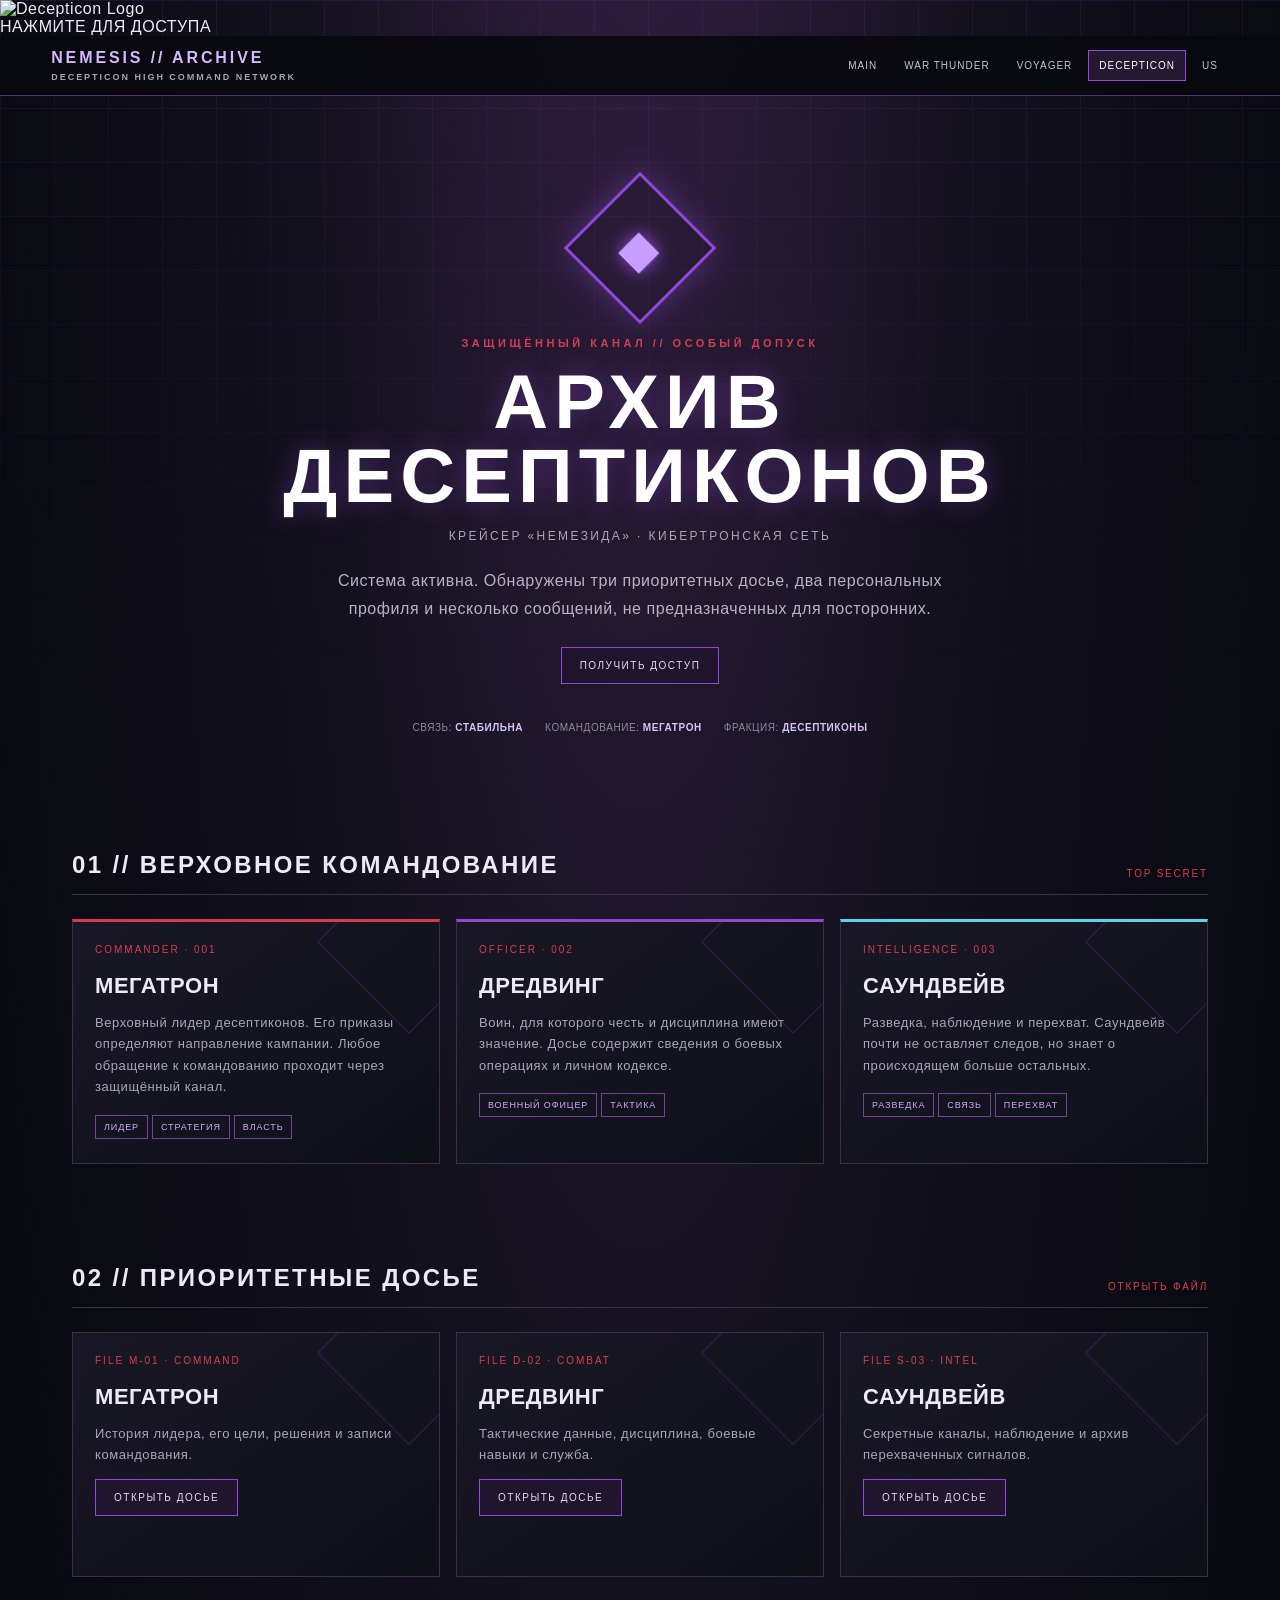
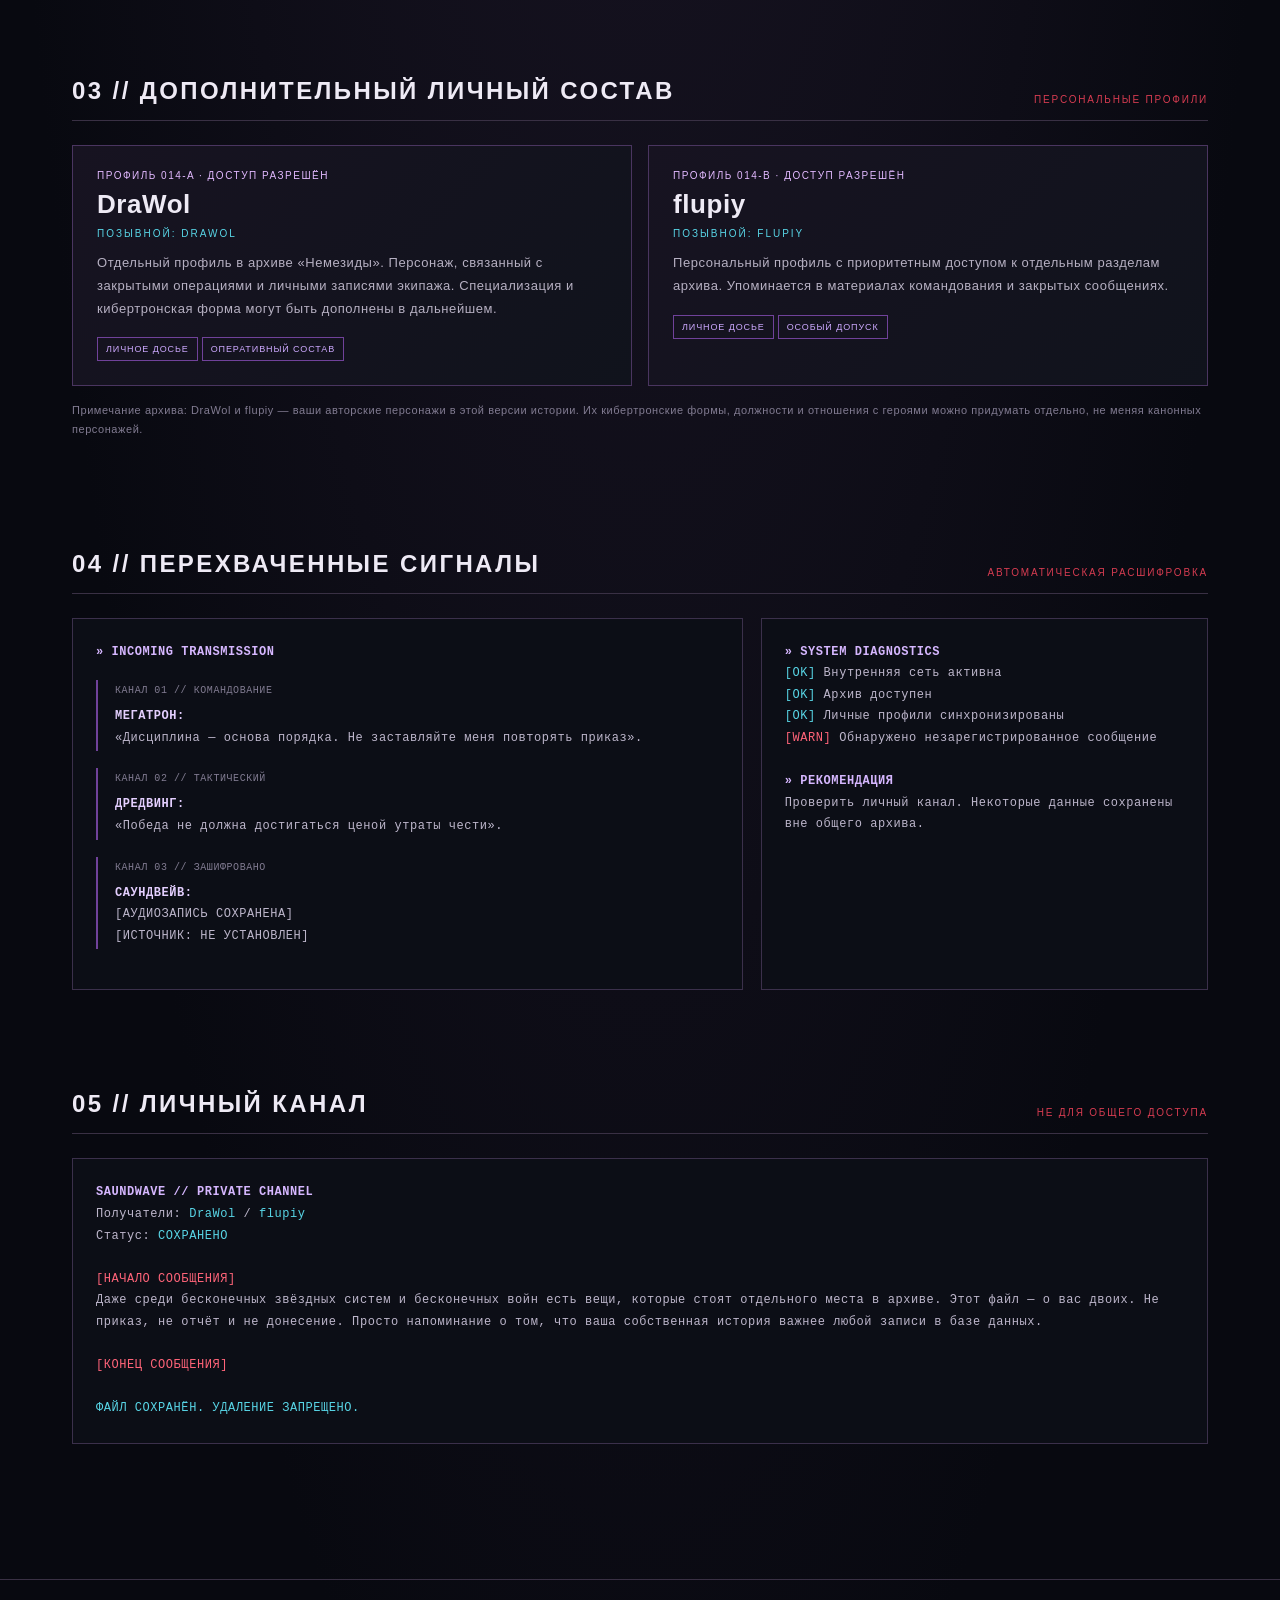
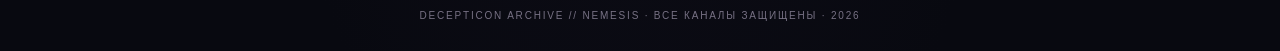
==== commit 47dc1108: "Update decepticons.html" ====
--- a/decepticons.html
+++ b/decepticons.html
@@ -8,6 +8,15 @@
   <link rel="stylesheet" href="css/style.css">
 </head>
 <body class="page-decepticon">
+
+  <!-- ЗАСТАВКА (INTRO) -->
+  <div id="decepticonIntro" role="button" tabindex="0" aria-label="Нажмите, чтобы войти в архив">
+    <div class="intro-content">
+      <!-- Замените путь на свой файл -->
+      <img src="decepticons.png" alt="Decepticon Logo" class="intro-logo">
+      <div class="intro-text">НАЖМИТЕ ДЛЯ ДОСТУПА</div>
+    </div>
+  </div>
 
   <header>
     <div class="brand">
@@ -180,4 +189,4 @@
 
   <script src="js/main.js"></script>
 </body>
-</html>+</html>
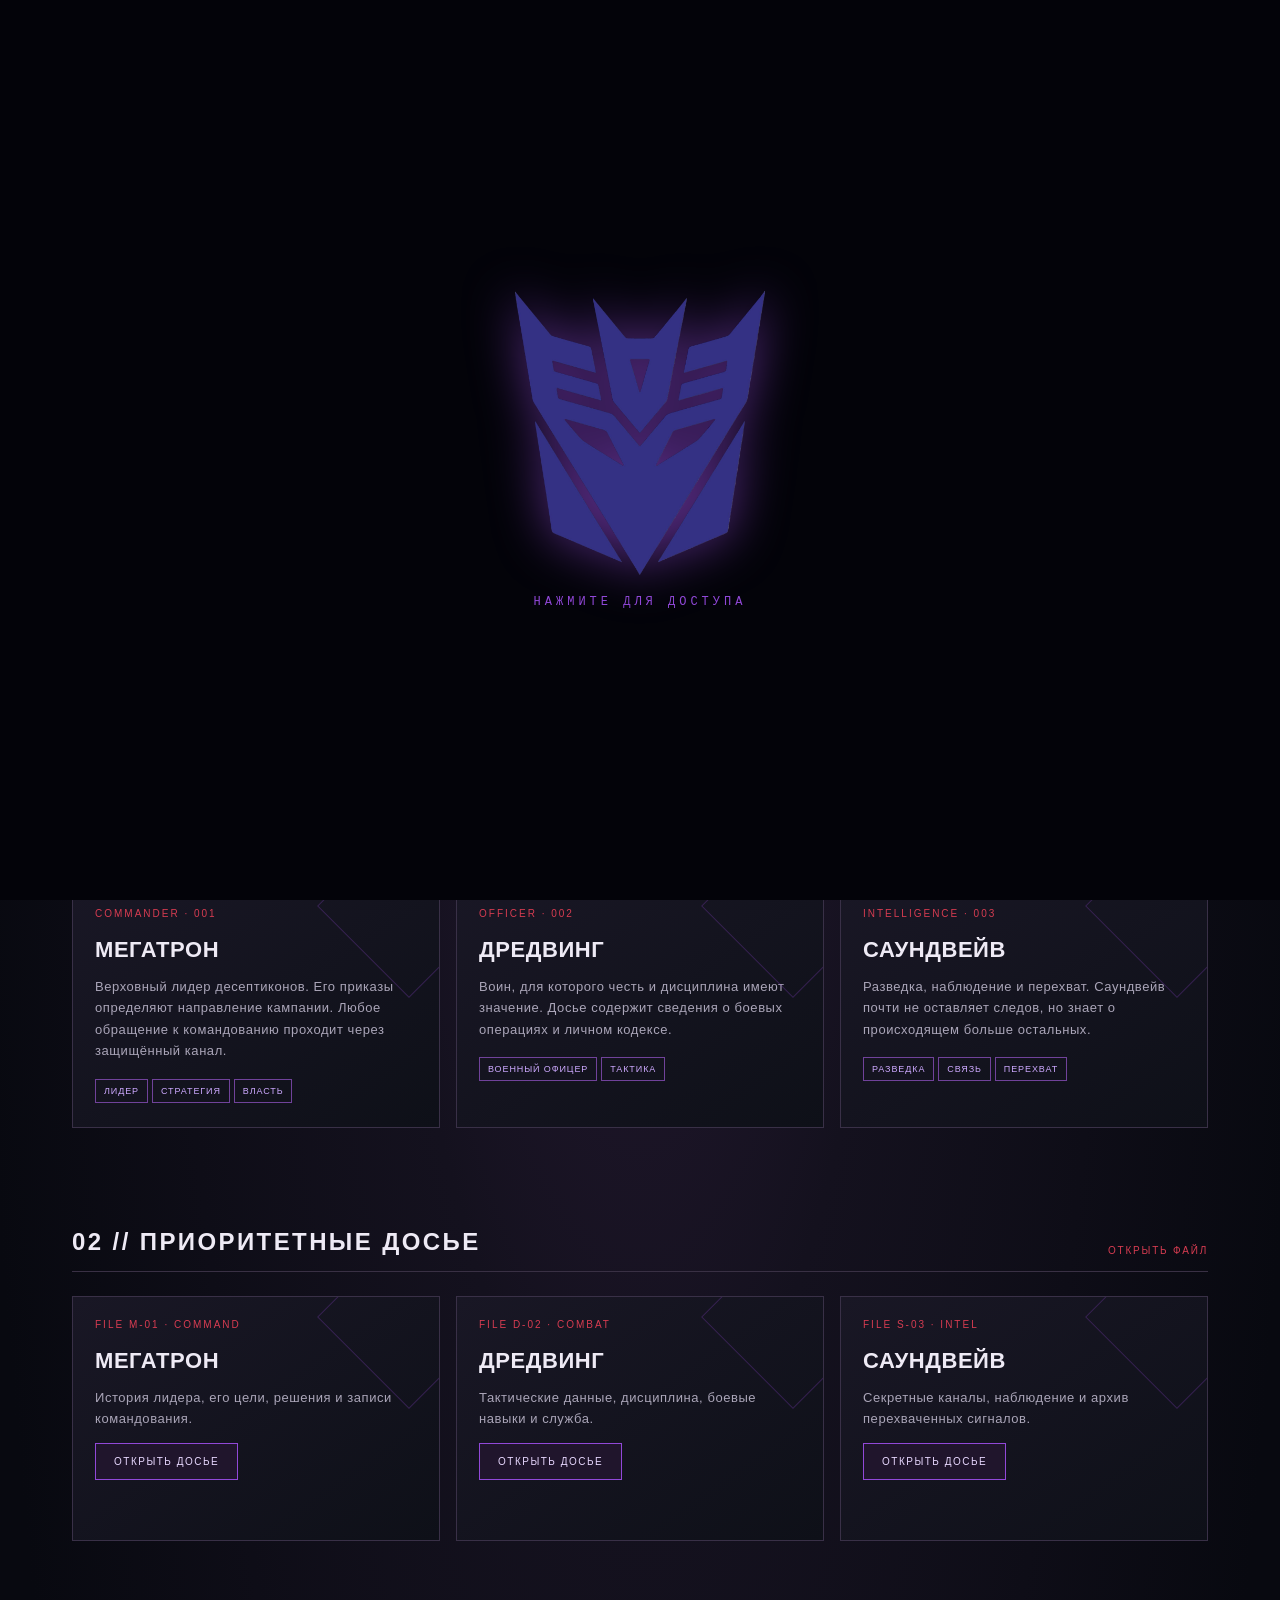
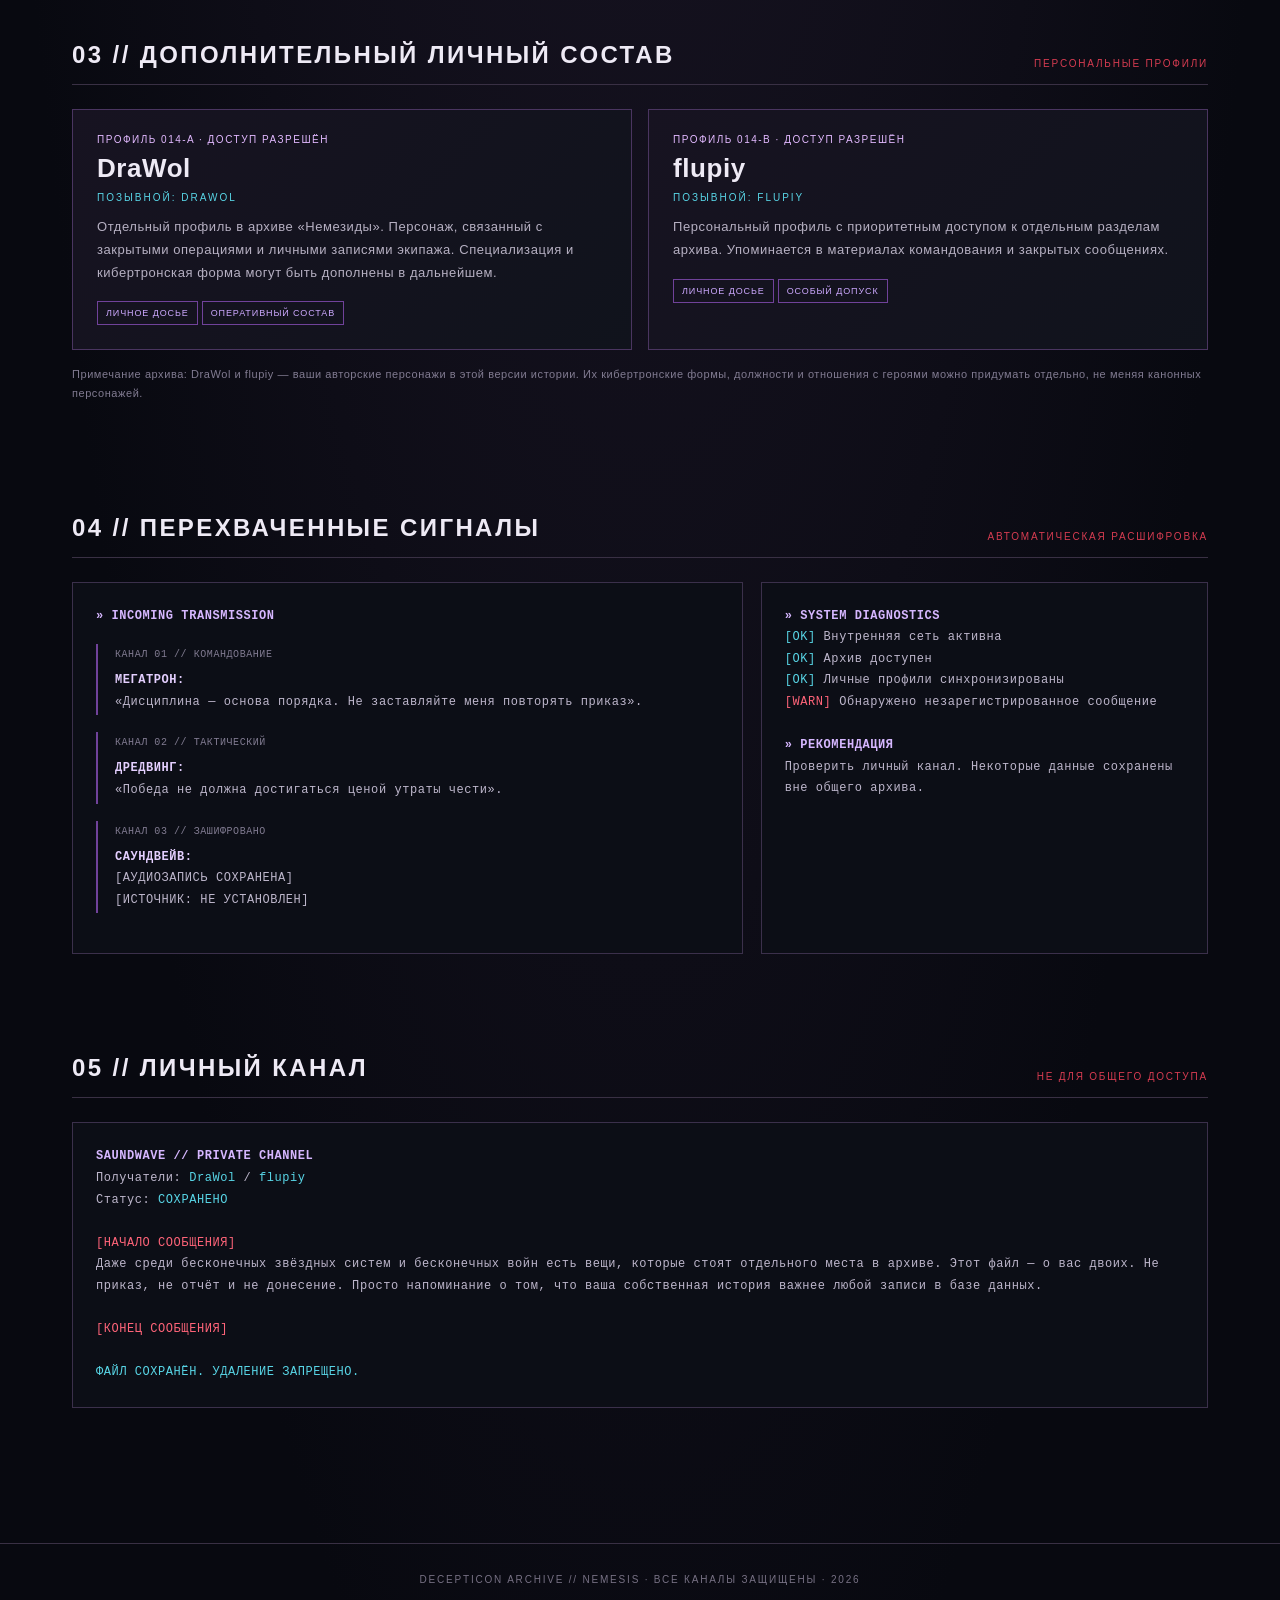
==== commit 7a0ed97c: "Update decepticons.html" ====
--- a/decepticons.html
+++ b/decepticons.html
@@ -13,7 +13,7 @@
   <div id="decepticonIntro" role="button" tabindex="0" aria-label="Нажмите, чтобы войти в архив">
     <div class="intro-content">
       <!-- Замените путь на свой файл -->
-      <img src="decepticons.png" alt="Decepticon Logo" class="intro-logo">
+      <img src="images/decepticons.png" alt="Decepticon Logo" class="intro-logo">
       <div class="intro-text">НАЖМИТЕ ДЛЯ ДОСТУПА</div>
     </div>
   </div>
--- a/css/style.css
+++ b/css/style.css
@@ -3169,6 +3169,66 @@
 /* ==========================================================================
    PAGE 5: DECEPTICON ARCHIVE (decepticon_archive.html)
    ========================================================================== */
+/* --- Заставка Десептиконов --- */
+body.page-decepticon #decepticonIntro {
+  position: fixed;
+  inset: 0;
+  z-index: 100;
+  background: #030309;
+  display: flex;
+  align-items: center;
+  justify-content: center;
+  cursor: pointer;
+  transition: opacity 1s ease-in-out, visibility 1s ease-in-out;
+}
+
+body.page-decepticon #decepticonIntro.hidden {
+  opacity: 0;
+  visibility: hidden;
+  pointer-events: none;
+}
+
+body.page-decepticon .intro-content {
+  display: flex;
+  flex-direction: column;
+  align-items: center;
+  gap: 20px;
+}
+
+body.page-decepticon .intro-logo {
+  width: 250px;
+  height: auto;
+  filter: drop-shadow(0 0 25px rgba(145, 72, 216, 0.6));
+  transition: transform 1s cubic-bezier(0.4, 0, 0.2, 1);
+}
+
+/* Эффект при наведении (легкое пульсирование) */
+body.page-decepticon #decepticonIntro:hover .intro-logo {
+  transform: scale(1.05);
+  filter: drop-shadow(0 0 45px rgba(145, 72, 216, 0.9));
+}
+
+/* Класс, который запускает анимацию увеличения при клике */
+body.page-decepticon #decepticonIntro.zoom-out .intro-logo {
+  transform: scale(5); /* Увеличиваем логотип */
+  opacity: 0;
+  transition: transform 1s cubic-bezier(0.4, 0, 0.2, 1), opacity 0.8s ease-in;
+}
+
+body.page-decepticon .intro-text {
+  color: #9148d8;
+  font-family: monospace;
+  font-size: 12px;
+  letter-spacing: 4px;
+  text-transform: uppercase;
+  animation: decepticonBlink 2s infinite;
+}
+
+@keyframes decepticonBlink {
+  0%, 100% { opacity: 0.3; }
+  50% { opacity: 1; text-shadow: 0 0 10px #9148d8; }
+}
+
 body.page-decepticon {
   --bg: #080910;
   --panel: #11131d;
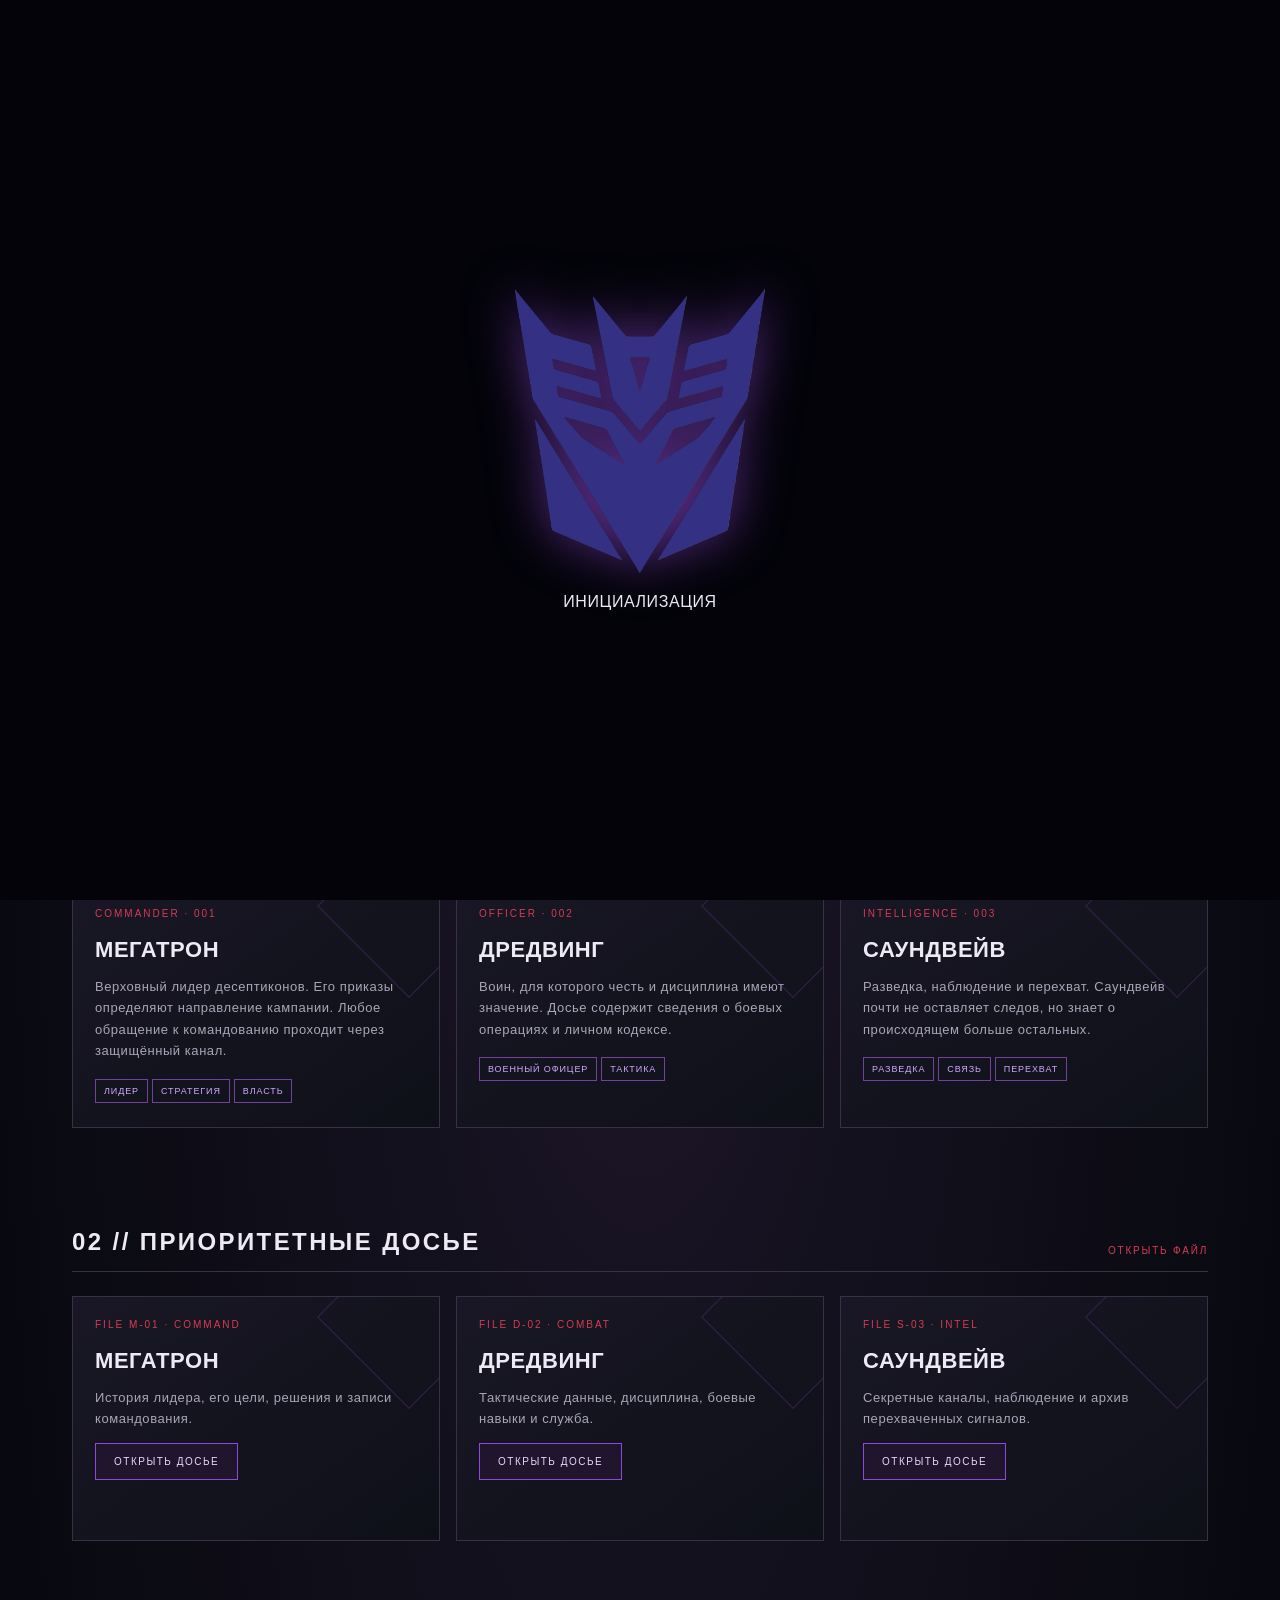
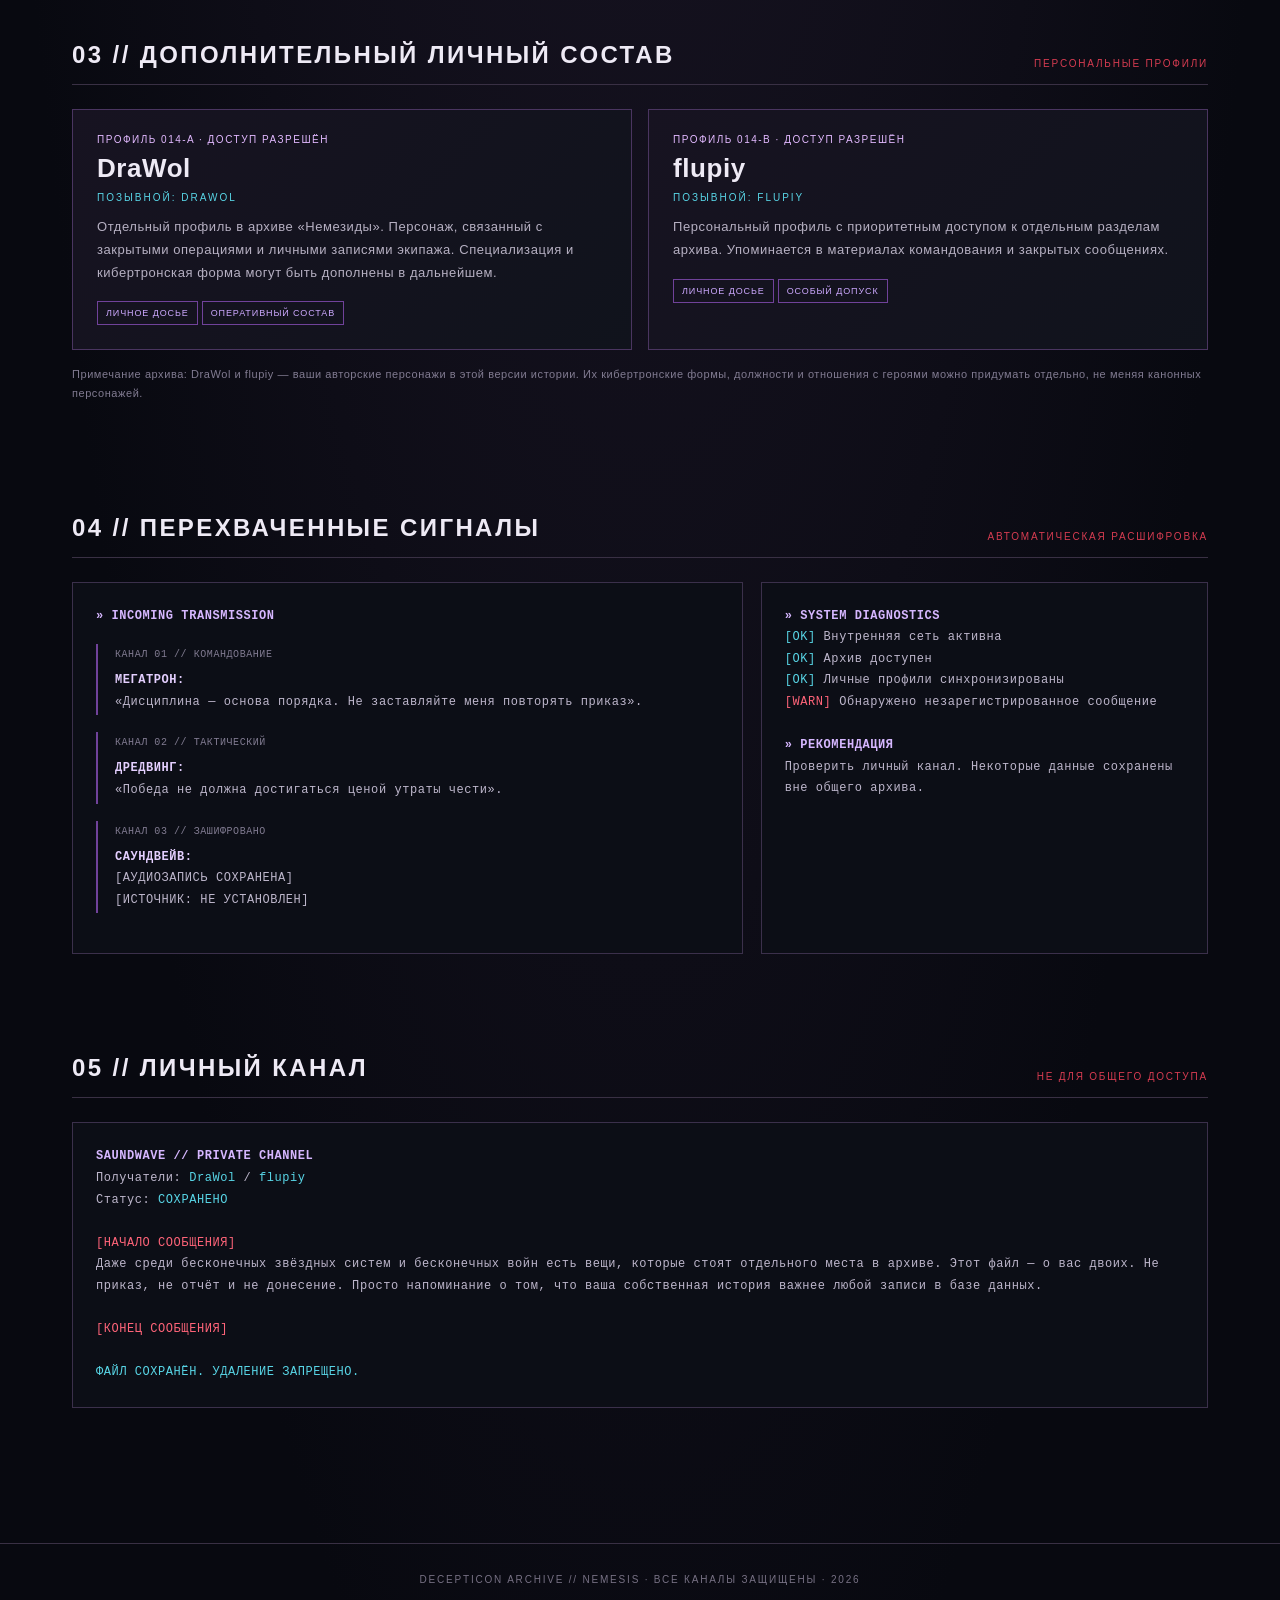
==== commit a5c7fe65: "Update decepticons.html" ====
--- a/decepticons.html
+++ b/decepticons.html
@@ -9,12 +9,20 @@
 </head>
 <body class="page-decepticon">
 
-  <!-- ЗАСТАВКА (INTRO) -->
+   <!-- ЗАСТАВКА (INTRO) -->
   <div id="decepticonIntro" role="button" tabindex="0" aria-label="Нажмите, чтобы войти в архив">
     <div class="intro-content">
-      <!-- Замените путь на свой файл -->
+      <!-- Эмблема -->
       <img src="images/decepticons.png" alt="Decepticon Logo" class="intro-logo">
-      <div class="intro-text">НАЖМИТЕ ДЛЯ ДОСТУПА</div>
+      
+      <!-- Стилизованная кнопка доступа -->
+      <div class="intro-access-btn" id="introAccessBtn">
+        <span class="btn-corner top-left"></span>
+        <span class="btn-corner top-right"></span>
+        <span class="btn-corner bottom-left"></span>
+        <span class="btn-corner bottom-right"></span>
+        ИНИЦИАЛИЗАЦИЯ
+      </div>
     </div>
   </div>
 
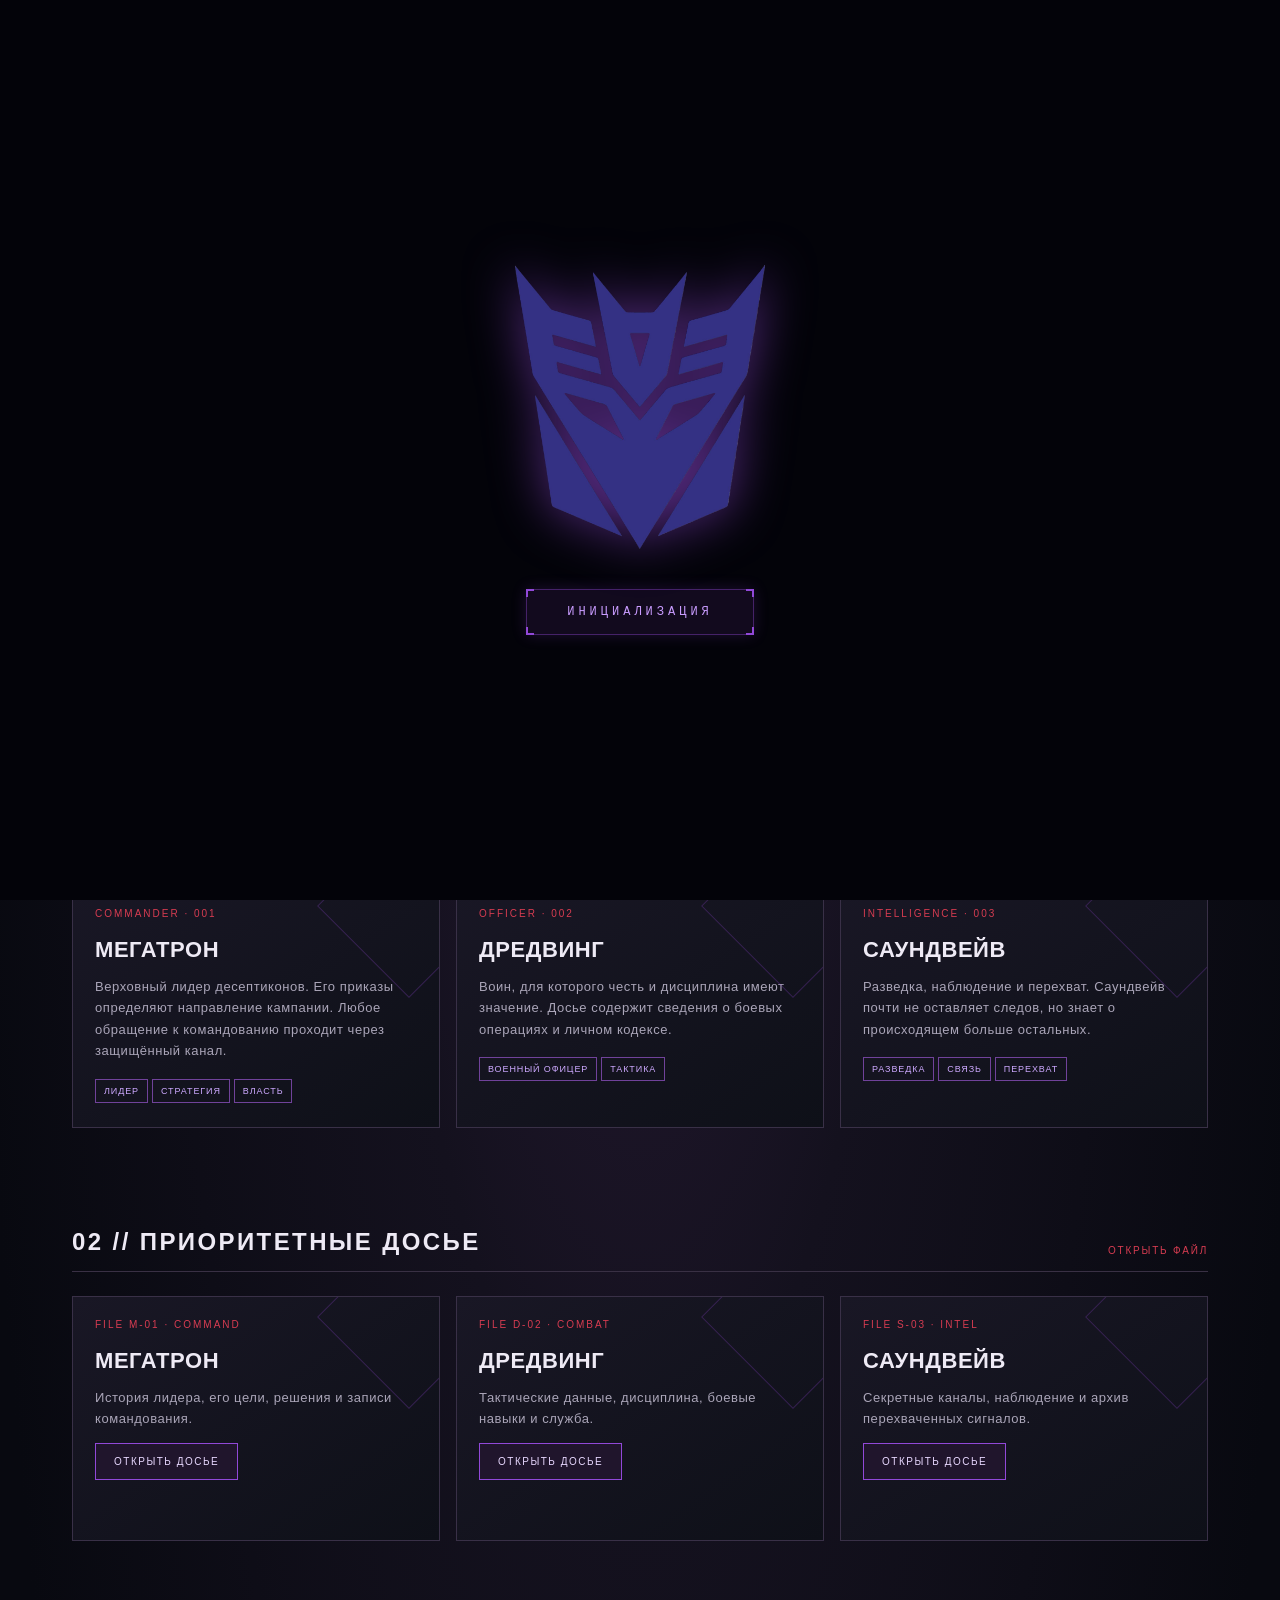
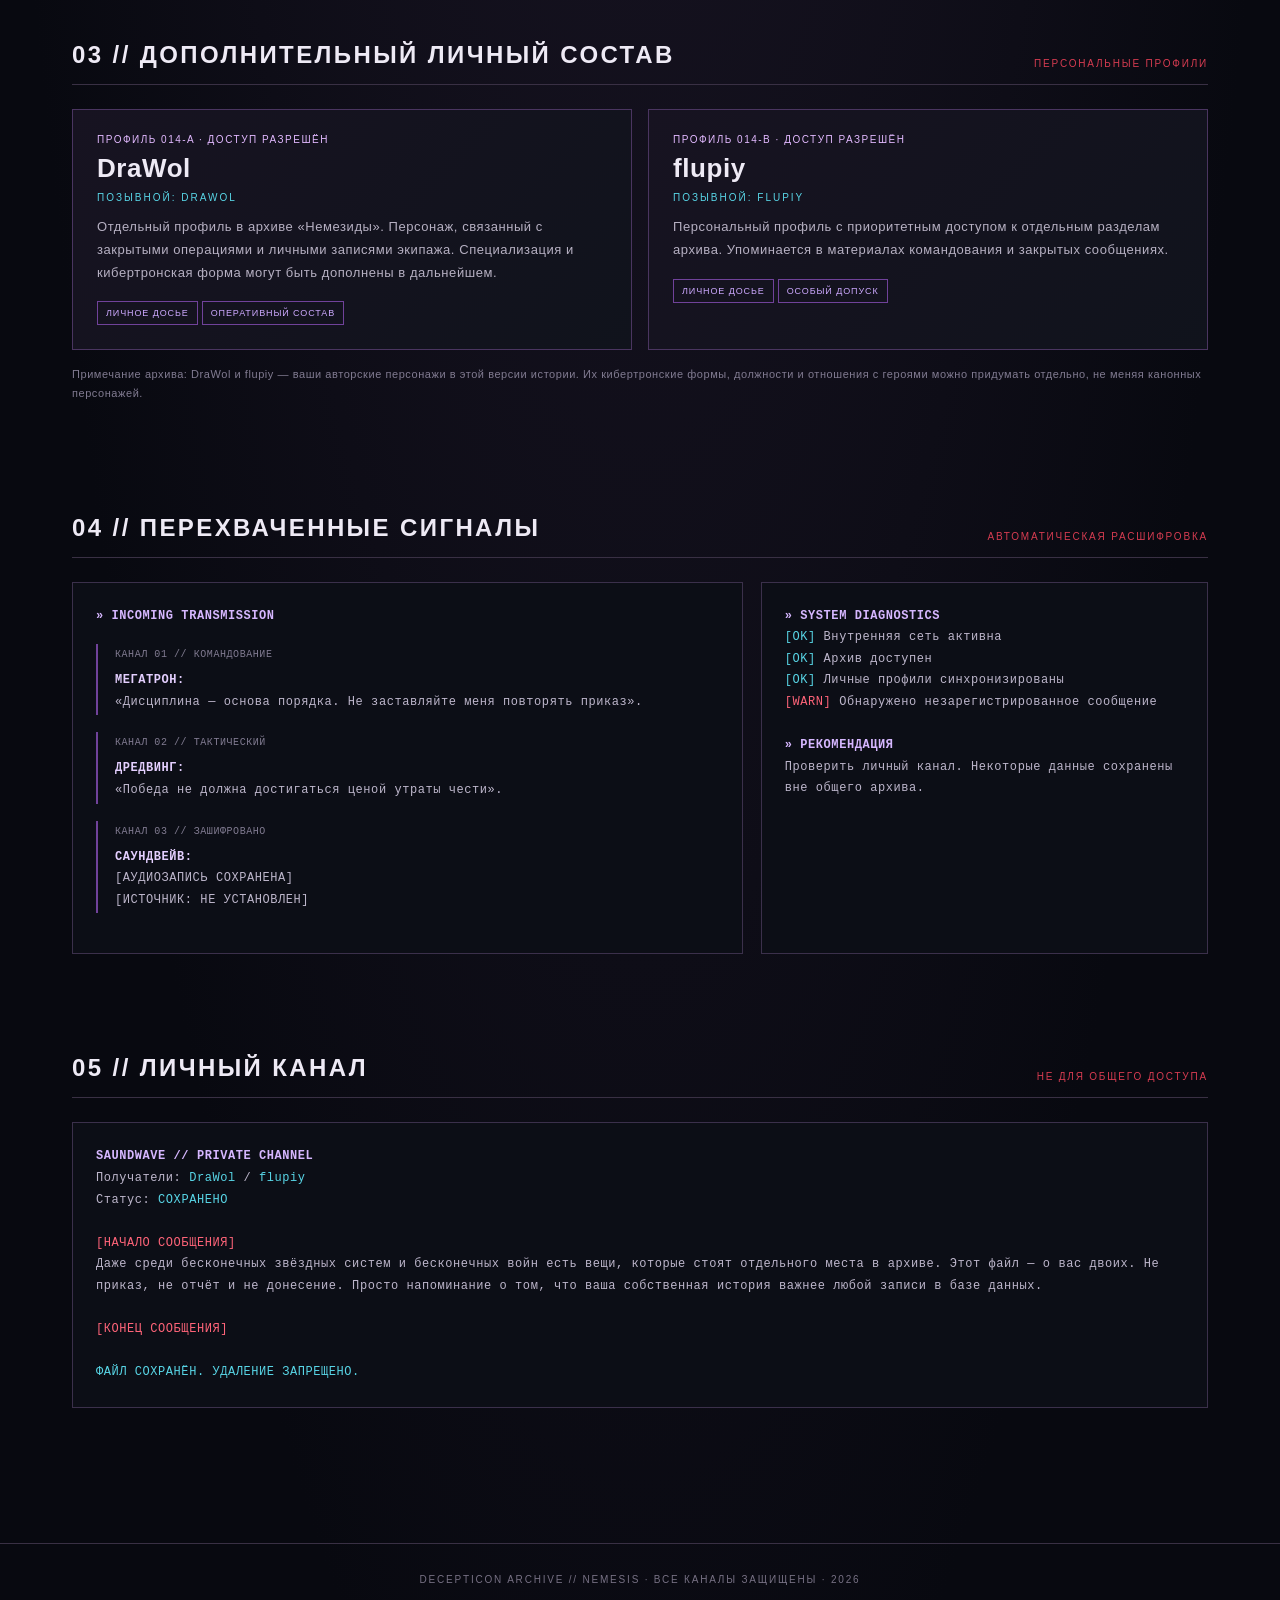
==== commit 6efd8742: "Update decepticons.html" ====
--- a/decepticons.html
+++ b/decepticons.html
@@ -36,6 +36,7 @@
       <a href="war-thunder.html">WAR THUNDER</a>
       <a href="voyager.html">VOYAGER</a>
       <a href="decepticon_archive.html" class="active">DECEPTICON</a>
+      <a href="deutschland.html">DEUTSCHLAND</a>
       <a href="us.html">US</a>
     </nav>
   </header>
--- a/css/style.css
+++ b/css/style.css
@@ -3173,7 +3173,7 @@
 body.page-decepticon #decepticonIntro {
   position: fixed;
   inset: 0;
-  z-index: 100;
+  z-index: 1000;
   background: #030309;
   display: flex;
   align-items: center;
@@ -3192,7 +3192,7 @@
   display: flex;
   flex-direction: column;
   align-items: center;
-  gap: 20px;
+  gap: 40px; /* Отступ между логотипом и кнопкой */
 }
 
 body.page-decepticon .intro-logo {
@@ -3202,32 +3202,67 @@
   transition: transform 1s cubic-bezier(0.4, 0, 0.2, 1);
 }
 
-/* Эффект при наведении (легкое пульсирование) */
-body.page-decepticon #decepticonIntro:hover .intro-logo {
-  transform: scale(1.05);
-  filter: drop-shadow(0 0 45px rgba(145, 72, 216, 0.9));
-}
-
-/* Класс, который запускает анимацию увеличения при клике */
+/* При клике логотип увеличивается и растворяется вместе с кнопкой */
 body.page-decepticon #decepticonIntro.zoom-out .intro-logo {
-  transform: scale(5); /* Увеличиваем логотип */
+  transform: scale(6);
   opacity: 0;
   transition: transform 1s cubic-bezier(0.4, 0, 0.2, 1), opacity 0.8s ease-in;
 }
 
-body.page-decepticon .intro-text {
-  color: #9148d8;
+/* --- Стилизация кнопки доступа --- */
+body.page-decepticon .intro-access-btn {
+  position: relative;
+  padding: 15px 40px;
   font-family: monospace;
   font-size: 12px;
   letter-spacing: 4px;
+  color: #c99cff;
   text-transform: uppercase;
-  animation: decepticonBlink 2s infinite;
-}
-
-@keyframes decepticonBlink {
-  0%, 100% { opacity: 0.3; }
-  50% { opacity: 1; text-shadow: 0 0 10px #9148d8; }
-}
+  background: rgba(145, 72, 216, 0.1);
+  border: 1px solid rgba(145, 72, 216, 0.4);
+  transition: all 0.3s ease;
+  box-shadow: 0 0 15px rgba(145, 72, 216, 0.2);
+}
+
+/* Эффект при наведении на кнопку */
+body.page-decepticon #decepticonIntro:hover .intro-access-btn {
+  background: rgba(145, 72, 216, 0.3);
+  color: #fff;
+  border-color: #9148d8;
+  box-shadow: 0 0 25px rgba(145, 72, 216, 0.6), inset 0 0 10px rgba(145, 72, 216, 0.4);
+  text-shadow: 0 0 8px #9148d8;
+}
+
+/* Анимация растворения кнопки */
+body.page-decepticon #decepticonIntro.zoom-out .intro-access-btn {
+  transform: translateY(20px) scale(0.9);
+  opacity: 0;
+  transition: transform 0.5s ease-in, opacity 0.4s ease-in;
+}
+
+/* Декоративные угловые элементы (как в интерфейсах Sci-Fi) */
+body.page-decepticon .btn-corner {
+  position: absolute;
+  width: 8px;
+  height: 8px;
+  border: 2px solid #9148d8;
+  transition: all 0.3s ease;
+}
+
+body.page-decepticon .top-left { top: -1px; left: -1px; border-right: 0; border-bottom: 0; }
+body.page-decepticon .top-right { top: -1px; right: -1px; border-left: 0; border-bottom: 0; }
+body.page-decepticon .bottom-left { bottom: -1px; left: -1px; border-right: 0; border-top: 0; }
+body.page-decepticon .bottom-right { bottom: -1px; right: -1px; border-left: 0; border-top: 0; }
+
+/* При наведении углы немного отъезжают */
+body.page-decepticon #decepticonIntro:hover .btn-corner {
+  width: 12px;
+  height: 12px;
+}
+body.page-decepticon #decepticonIntro:hover .top-left { top: -3px; left: -3px; }
+body.page-decepticon #decepticonIntro:hover .top-right { top: -3px; right: -3px; }
+body.page-decepticon #decepticonIntro:hover .bottom-left { bottom: -3px; left: -3px; }
+body.page-decepticon #decepticonIntro:hover .bottom-right { bottom: -3px; right: -3px; }
 
 body.page-decepticon {
   --bg: #080910;
@@ -3589,3 +3624,538 @@
   body.page-decepticon .two, body.page-decepticon .people { grid-template-columns: 1fr; }
   body.page-decepticon .hero { min-height: 65vh; }
 }
+
+/* Контейнер для картинки в модальном окне */
+body.page-decepticon .decepticon-modal-img-container {
+  width: 100%;
+  background: #080910;
+  border: 1px solid #393044;
+  border-radius: 8px;
+  margin-bottom: 20px;
+  display: flex;
+  align-items: center;
+  justify-content: center;
+  overflow: hidden;
+  padding: 10px;
+  /* Убираем фиксированную максимальную высоту, чтобы контейнер подстраивался под картинку */
+}
+
+body.page-decepticon .decepticon-modal-img-container img {
+  width: 100%;          /* Растягиваем картинку по ширине контейнера */
+  height: auto;         /* Высота подстраивается автоматически, сохраняя пропорции */
+  max-height: 70vh;     /* Но не даем картинке быть выше, чем 70% экрана */
+  object-fit: contain;  /* Вписываем целиком, без обрезки */
+  filter: drop-shadow(0 5px 15px rgba(0, 0, 0, 0.5));
+  transition: transform 0.3s ease;
+  display: block;
+}
+
+/* Небольшой эффект при наведении */
+body.page-decepticon .decepticon-modal-img-container:hover img {
+  transform: scale(1.02);
+}
+
+/* ==========================================================================
+   PAGE 6: DEUTSCHLAND (deutschland.html)
+   ========================================================================== */
+body.page-deutschland {
+  --ink: #191a1c;
+  --paper: #f0eadc;
+  --cream: #fff8e9;
+  --red: #c73535;
+  --gold: #d4a84e;
+  --muted: #77766f;
+  --green: #647d63;
+  margin: 0;
+  background: var(--paper);
+  color: var(--ink);
+  font-family: Georgia, serif;
+}
+
+body.page-deutschland:before {
+  content: "";
+  position: fixed;
+  inset: 0;
+  pointer-events: none;
+  opacity: 0.12;
+  background-image: radial-gradient(#111 .6px, transparent .6px);
+  background-size: 9px 9px;
+  z-index: -1;
+}
+
+body.page-deutschland header {
+  background: var(--ink);
+  color: var(--cream);
+  padding: 12px 4vw;
+  display: flex;
+  justify-content: space-between;
+  align-items: center;
+  gap: 20px;
+  position: sticky;
+  top: 0;
+  z-index: 10;
+  border-bottom: 4px solid var(--red);
+  font-family: Arial, sans-serif;
+}
+
+body.page-deutschland .logo {
+  font-weight: 900;
+  letter-spacing: 0.18em;
+}
+
+body.page-deutschland nav {
+  display: flex;
+  gap: 14px;
+  flex-wrap: wrap;
+}
+
+body.page-deutschland nav a {
+  color: var(--cream);
+  text-decoration: none;
+  font-size: 0.78rem;
+  letter-spacing: 0.08em;
+  opacity: 0.8;
+}
+
+body.page-deutschland nav a:hover,
+body.page-deutschland nav a.active {
+  color: var(--gold);
+  opacity: 1;
+}
+
+body.page-deutschland main {
+  max-width: 1180px;
+  margin: auto;
+  padding: 28px 22px 70px;
+}
+
+body.page-deutschland .hero {
+  min-height: 410px;
+  display: grid;
+  grid-template-columns: 1.15fr 0.85fr;
+  gap: 22px;
+  align-items: center;
+}
+
+body.page-deutschland .kicker {
+  font: 700 0.75rem Arial, sans-serif;
+  letter-spacing: 0.22em;
+  color: var(--red);
+  text-transform: uppercase;
+}
+
+body.page-deutschland h1 {
+  font-size: clamp(3.2rem, 8vw, 7.5rem);
+  line-height: 0.88;
+  margin: 14px 0 20px;
+  letter-spacing: -0.06em;
+}
+
+body.page-deutschland h1 small {
+  display: block;
+  font: 700 0.22em Arial, sans-serif;
+  letter-spacing: 0.22em;
+  margin-top: 22px;
+}
+
+body.page-deutschland .hero p {
+  font-size: 1.12rem;
+  line-height: 1.7;
+  max-width: 590px;
+}
+
+body.page-deutschland .hero-visual {
+  border: 1px solid #bbb09a;
+  background: var(--cream);
+  padding: 20px;
+  transform: rotate(1deg);
+  box-shadow: 8px 8px 0 #d5c9b3;
+}
+
+body.page-deutschland .stamp {
+  border: 3px double var(--red);
+  color: var(--red);
+  font: bold 1rem Arial, sans-serif;
+  letter-spacing: 0.16em;
+  text-align: center;
+  padding: 15px;
+  transform: rotate(-4deg);
+  display: inline-block;
+}
+
+body.page-deutschland .route-line {
+  margin: 25px 0 10px;
+  height: 7px;
+  background: linear-gradient(90deg, var(--ink) 0 33%, var(--red) 33% 66%, var(--gold) 66%);
+  position: relative;
+}
+
+body.page-deutschland .route-line:after {
+  content: "";
+  position: absolute;
+  right: 0;
+  top: -7px;
+  width: 20px;
+  height: 20px;
+  border-radius: 50%;
+  background: var(--cream);
+  border: 4px solid var(--ink);
+}
+
+body.page-deutschland .section {
+  margin: 55px 0;
+}
+
+body.page-deutschland .section-head {
+  display: flex;
+  align-items: end;
+  justify-content: space-between;
+  gap: 20px;
+  border-bottom: 2px solid var(--ink);
+  padding-bottom: 10px;
+  margin-bottom: 18px;
+}
+
+body.page-deutschland h2 {
+  font-size: 2.4rem;
+  margin: 0;
+}
+
+body.page-deutschland .section-head p {
+  font: 0.85rem Arial, sans-serif;
+  color: var(--muted);
+  max-width: 360px;
+  margin: 0;
+}
+
+body.page-deutschland .city-grid {
+  display: grid;
+  grid-template-columns: repeat(4, 1fr);
+  gap: 14px;
+}
+
+body.page-deutschland .city {
+  background: var(--cream);
+  border: 1px solid #c7bca7;
+  min-height: 235px;
+  padding: 17px;
+  position: relative;
+  cursor: pointer;
+  transition: 0.2s;
+}
+
+body.page-deutschland .city:hover {
+  transform: translateY(-5px);
+  box-shadow: 0 10px 0 #d5c9b3;
+}
+
+body.page-deutschland .city .num {
+  font: 700 0.7rem Arial, sans-serif;
+  color: var(--red);
+  letter-spacing: 0.15em;
+}
+
+body.page-deutschland .city h3 {
+  font-size: 1.8rem;
+  margin: 10px 0 6px;
+}
+
+body.page-deutschland .city p {
+  font: 0.9rem/1.5 Arial, sans-serif;
+  color: #555;
+}
+
+body.page-deutschland .city .mini {
+  font-size: 1.9rem;
+  position: absolute;
+  right: 15px;
+  bottom: 10px;
+  opacity: 0.7;
+}
+
+body.page-deutschland .city .unlock {
+  position: absolute;
+  left: 15px;
+  bottom: 14px;
+  font: 700 0.7rem Arial, sans-serif;
+  letter-spacing: 0.1em;
+  color: var(--green);
+}
+
+body.page-deutschland .city.done {
+  border: 2px solid var(--gold);
+  background: #fffdf6;
+}
+
+body.page-deutschland .map-panel {
+  background: #242526;
+  color: #f8f0df;
+  padding: 24px;
+  position: relative;
+  overflow: hidden;
+  border-left: 8px solid var(--red);
+}
+
+body.page-deutschland .maproute {
+  display: flex;
+  justify-content: space-between;
+  align-items: center;
+  gap: 8px;
+  flex-wrap: wrap;
+  margin: 25px 0;
+}
+
+body.page-deutschland .stop {
+  border: 1px solid #817b70;
+  padding: 10px 14px;
+  text-align: center;
+  min-width: 110px;
+  background: #303234;
+  z-index: 1;
+}
+
+body.page-deutschland .stop b {
+  display: block;
+  font: 700 0.8rem Arial, sans-serif;
+}
+
+body.page-deutschland .stop small {
+  color: #d7b86d;
+}
+
+body.page-deutschland .arrow {
+  color: var(--red);
+  font-size: 1.4rem;
+}
+
+body.page-deutschland .passport {
+  display: grid;
+  grid-template-columns: 1fr 1fr;
+  gap: 18px;
+}
+
+body.page-deutschland .pass-card {
+  background: var(--cream);
+  border: 1px dashed #9c927f;
+  padding: 22px;
+}
+
+body.page-deutschland .stamps {
+  display: flex;
+  gap: 12px;
+  flex-wrap: wrap;
+  margin-top: 15px;
+}
+
+body.page-deutschland .stamp-slot {
+  width: 90px;
+  height: 90px;
+  border: 1px dashed #a79a83;
+  border-radius: 50%;
+  display: grid;
+  place-items: center;
+  text-align: center;
+  color: #aaa;
+  font: 700 0.68rem Arial, sans-serif;
+  letter-spacing: 0.05em;
+}
+
+body.page-deutschland .stamp-slot.got {
+  border: 3px double var(--red);
+  color: var(--red);
+  transform: rotate(-8deg);
+  font-size: 0.72rem;
+}
+
+body.page-deutschland .progress {
+  height: 9px;
+  background: #d7cdbb;
+  margin: 14px 0;
+  border-radius: 8px;
+  overflow: hidden;
+}
+
+body.page-deutschland .progress i {
+  display: block;
+  height: 100%;
+  width: 0;
+  background: var(--red);
+  transition: width 0.5s;
+}
+
+body.page-deutschland .quiz {
+  background: #e2d7c3;
+  padding: 24px;
+  border: 1px solid #b8aa91;
+}
+
+body.page-deutschland .quiz h3 {
+  margin: 0 0 12px;
+  font-size: 1.7rem;
+}
+
+body.page-deutschland .quiz-options {
+  display: flex;
+  flex-wrap: wrap;
+  gap: 9px;
+  margin: 14px 0;
+}
+
+body.page-deutschland .quiz button,
+body.page-deutschland .action {
+  border: 1px solid var(--ink);
+  background: var(--cream);
+  padding: 10px 15px;
+  cursor: pointer;
+  font: 700 0.85rem Arial, sans-serif;
+  transition: 0.15s;
+}
+
+body.page-deutschland .quiz button:hover,
+body.page-deutschland .action:hover {
+  background: var(--ink);
+  color: var(--cream);
+}
+
+body.page-deutschland .quiz button.correct {
+  background: var(--green);
+  color: white;
+}
+
+body.page-deutschland .quiz button.wrong {
+  background: var(--red);
+  color: white;
+}
+
+body.page-deutschland .quiz-feedback {
+  min-height: 24px;
+  font: 0.9rem Arial, sans-serif;
+  color: var(--green);
+}
+
+body.page-deutschland .postcard {
+  background: var(--cream);
+  border: 1px solid #b8aa91;
+  display: grid;
+  grid-template-columns: 1fr 1fr;
+  gap: 22px;
+  padding: 22px;
+  position: relative;
+}
+
+body.page-deutschland .postcard:after {
+  content: "";
+  position: absolute;
+  right: 22px;
+  top: 20px;
+  width: 72px;
+  height: 72px;
+  border: 3px double var(--red);
+  border-radius: 50%;
+  opacity: 0.65;
+}
+
+body.page-deutschland .letter {
+  font-size: 1.15rem;
+  line-height: 1.8;
+  min-height: 130px;
+}
+
+body.page-deutschland .postcard button {
+  margin-top: 12px;
+}
+
+body.page-deutschland .secret {
+  background: #1d1e20;
+  color: #f2eadc;
+  padding: 22px;
+  border: 1px solid #444;
+  display: flex;
+  justify-content: space-between;
+  align-items: center;
+  gap: 20px;
+}
+
+body.page-deutschland .secret p {
+  font: 0.9rem/1.6 Arial, sans-serif;
+  color: #ccc;
+}
+
+body.page-deutschland .secret button {
+  background: var(--gold);
+  border: 0;
+  padding: 12px 16px;
+  font-weight: bold;
+  cursor: pointer;
+}
+
+body.page-deutschland footer {
+  text-align: center;
+  border-top: 1px solid #b8aa91;
+  padding: 28px 0;
+  color: #6b665e;
+  font: 0.8rem Arial, sans-serif;
+  letter-spacing: 0.08em;
+}
+
+body.page-deutschland .modal {
+  position: fixed;
+  inset: 0;
+  background: #0009;
+  display: none;
+  place-items: center;
+  z-index: 20;
+  padding: 20px;
+}
+
+body.page-deutschland .modal.open {
+  display: grid;
+}
+
+body.page-deutschland .modalbox {
+  max-width: 560px;
+  width: 100%;
+  background: var(--cream);
+  padding: 28px;
+  border: 4px double var(--red);
+  position: relative;
+}
+
+body.page-deutschland .modalbox h3 {
+  font-size: 2.2rem;
+  margin: 0 0 12px;
+}
+
+body.page-deutschland .close {
+  position: absolute;
+  right: 10px;
+  top: 10px;
+  border: 0;
+  background: none;
+  font-size: 1.5rem;
+  cursor: pointer;
+}
+
+body.page-deutschland .modalbox p {
+  line-height: 1.7;
+}
+
+body.page-deutschland .modalbox .tiny {
+  font: 0.8rem Arial, sans-serif;
+  color: var(--muted);
+}
+
+@media (max-width: 850px) {
+  body.page-deutschland .hero { grid-template-columns: 1fr; }
+  body.page-deutschland .city-grid { grid-template-columns: repeat(2, 1fr); }
+  body.page-deutschland .passport, body.page-deutschland .postcard { grid-template-columns: 1fr; }
+  body.page-deutschland .hero-visual { transform: none; }
+}
+
+@media (max-width: 500px) {
+  body.page-deutschland header { align-items: flex-start; flex-direction: column; }
+  body.page-deutschland main { padding: 18px 14px; }
+  body.page-deutschland .city-grid { grid-template-columns: 1fr 1fr; }
+  body.page-deutschland .city { min-height: 205px; }
+  body.page-deutschland .section-head { align-items: flex-start; flex-direction: column; }
+}
